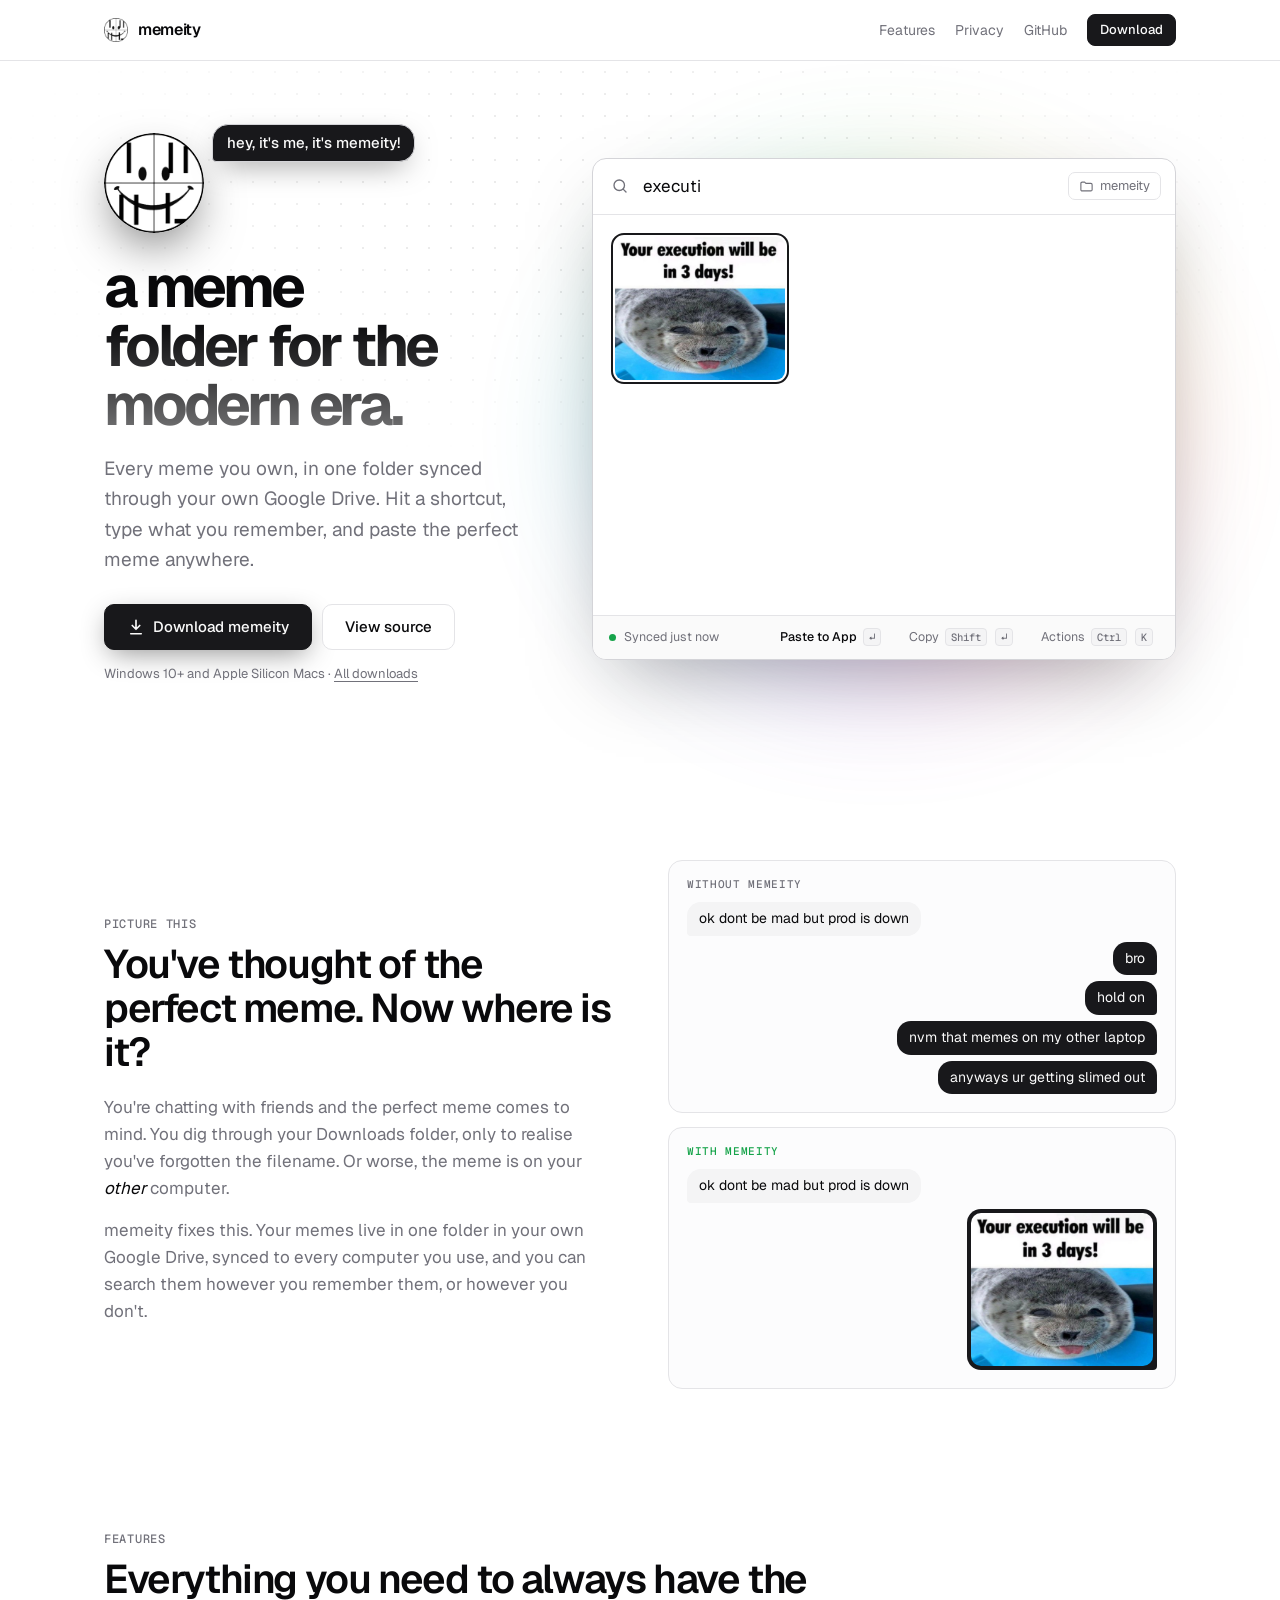
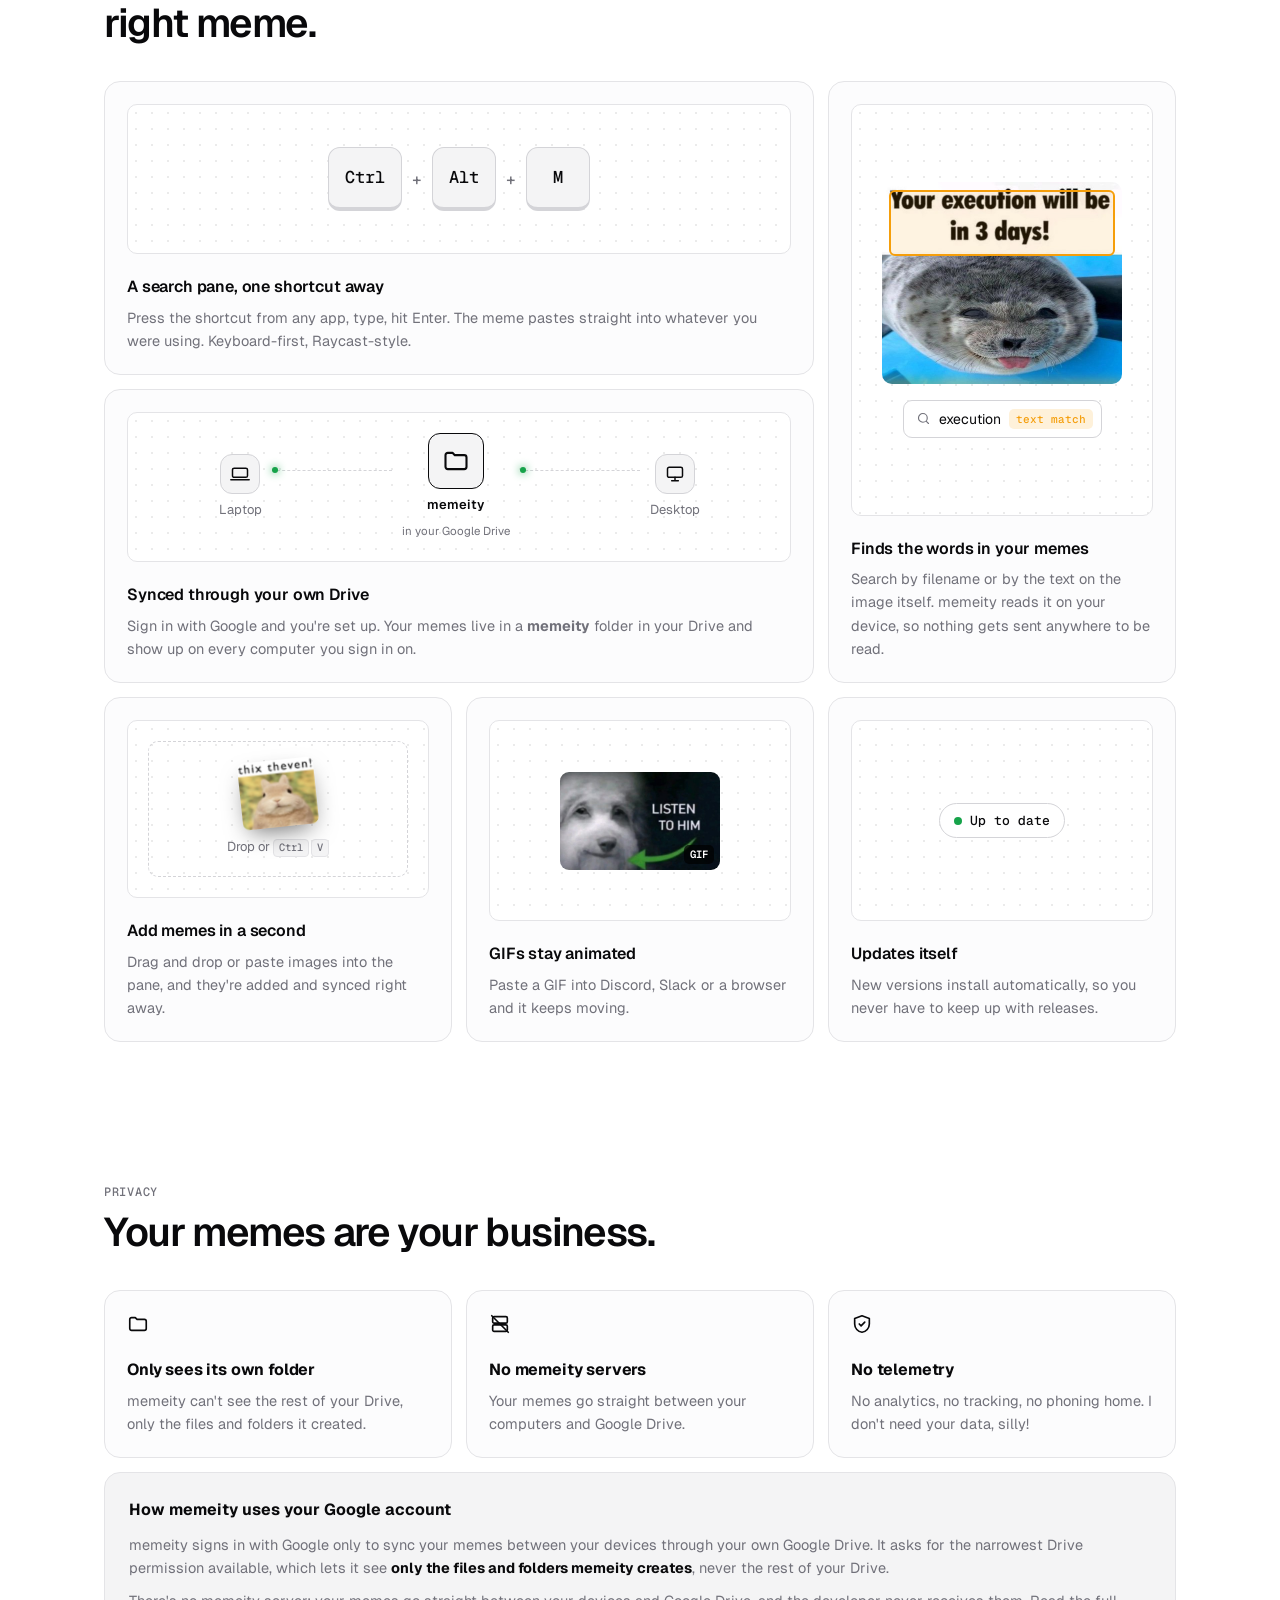
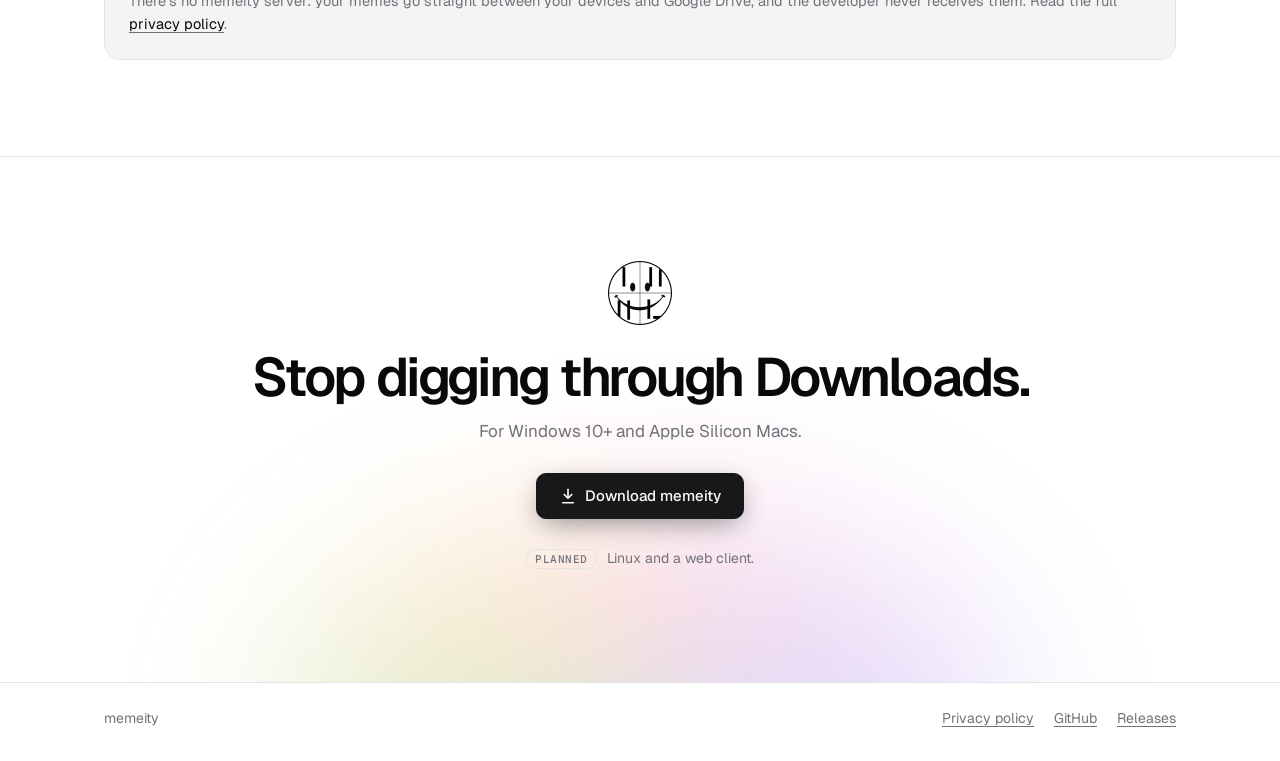
==== index.html @ 6b0a75dc "Redesign the homepage - Two-column hero on wide screens: logo with a speech bubble, headline,   down" ====
<!doctype html>
<html lang="en">
  <head>
    <meta charset="utf-8" />
    <meta name="viewport" content="width=device-width, initial-scale=1" />
    <title>memeity: a meme folder for the modern era</title>
    <meta
      name="description"
      content="memeity is a desktop app that keeps one meme folder in sync across your computers through your own Google Drive, with a fast search pane that finds memes by their name or the text in them."
    />
    <meta name="theme-color" content="#09090b" />

    <!-- Link previews -->
    <meta property="og:type" content="website" />
    <meta property="og:url" content="https://memeity.stelle.codes/" />
    <meta property="og:title" content="memeity: a meme folder for the modern era" />
    <meta
      property="og:description"
      content="One meme folder, synced across your computers, searchable by the words in the memes. For Windows and Mac."
    />
    <meta property="og:image" content="https://memeity.stelle.codes/assets/og.png" />
    <meta property="og:image:width" content="1200" />
    <meta property="og:image:height" content="630" />
    <meta property="og:image:alt" content="The memeity search pane showing a grid of memes" />
    <meta name="twitter:card" content="summary_large_image" />

    <link rel="preconnect" href="https://fonts.googleapis.com" />
    <link rel="preconnect" href="https://fonts.gstatic.com" crossorigin />
    <link href="https://fonts.googleapis.com/css2?family=Geist:wght@400;500;600;700&family=Geist+Mono:wght@500&display=swap" rel="stylesheet" />
    <link rel="icon" type="image/png" sizes="32x32" href="/favicon-32.png" />
    <link rel="icon" type="image/png" sizes="192x192" href="/favicon-192.png" />
    <link rel="apple-touch-icon" href="/apple-touch-icon.png" />
    <link rel="stylesheet" href="/style.css" />
  </head>
  <body class="home">
    <nav>
      <div class="wrap wide">
        <a class="brand" href="/"><img src="/logo.png" alt="" width="24" height="24" />memeity</a>
        <div class="links">
          <a href="#features">Features</a>
          <a href="/privacy/">Privacy</a>
          <a href="https://github.com/purestellenium/memeity">GitHub</a>
          <a class="btn small primary js-download" href="https://github.com/purestellenium/memeity/releases/latest">Download</a>
        </div>
      </div>
    </nav>

    <main>
      <!-- ---------- hero ---------- -->
      <section class="hero">
        <div class="wrap wide hero-grid">
          <div class="hero-copy">
          <div class="hero-logo">
            <img src="/logo.png" alt="memeity logo" width="100" height="100" />
            <p class="speech">hey, it's me, it's memeity!</p>
          </div>
          <h1>a meme folder for the modern era.</h1>
          <p class="lede">
            Every meme you own, in one folder synced through your own Google Drive. Hit a shortcut, type what you remember,
            and paste the perfect meme anywhere.
          </p>
          <div class="actions">
            <!-- Points at the latest release page; the script below swaps in the direct
                 installer link for the visitor's OS. -->
            <a class="btn large primary js-download" id="download" href="https://github.com/purestellenium/memeity/releases/latest">
              <svg viewBox="0 0 24 24" aria-hidden="true"><path d="M12 3v12m0 0-5-5m5 5 5-5M5 21h14" /></svg>
              <span class="js-download-label">Download memeity</span>
            </a>
            <a class="btn large" href="https://github.com/purestellenium/memeity">View source</a>
          </div>
          <p class="download-meta" id="download-meta">
            Windows 10+ and Apple Silicon Macs ·
            <a href="https://github.com/purestellenium/memeity/releases/latest">All downloads</a>
          </p>
          </div>

          <!-- Live, typeable recreation of the search pane. -->
          <div class="demo">
            <div class="demo-glow" aria-hidden="true"></div>
            <div class="pane" role="group" aria-label="Interactive preview of the memeity search pane">
              <div class="pane-head">
                <svg class="icon" viewBox="0 0 24 24" aria-hidden="true"><circle cx="11" cy="11" r="7" /><path d="m20 20-3.5-3.5" /></svg>
                <input
                  id="demo-q"
                  type="text"
                  placeholder="Search 6 memes by name or text…"
                  aria-label="Search the example memes"
                  autocomplete="off"
                  spellcheck="false"
                />
                <span class="folder-chip">
                  <svg viewBox="0 0 24 24" aria-hidden="true"><path d="M3 7a2 2 0 0 1 2-2h4l2 2h8a2 2 0 0 1 2 2v8a2 2 0 0 1-2 2H5a2 2 0 0 1-2-2Z" /></svg>
                  memeity
                </span>
              </div>
              <div class="pane-grid" id="demo-grid">
                <figure class="tile" data-w="480" data-h="599" data-text="can you just shut up tyrese haliburton indiana can you just shut up? tyrese haliburton to buddy hield and tristan thompson after being traded from the kings">
                  <img src="/assets/demo/shut-up.jpg" alt="Meme: CAN YOU JUST SHUT UP?" />
                </figure>
                <figure class="tile" data-w="480" data-h="295" data-text="stupid looking dog listen to him listen to him">
                  <img src="/assets/demo/listen.jpg" alt="Meme: a dog with the caption LISTEN TO HIM" />
                </figure>
                <figure class="tile" data-w="480" data-h="426" data-text="bunny thix theven thix theven!">
                  <img src="/assets/demo/theven.jpg" alt="Meme: a bunny with the caption thix theven!" />
                </figure>
                <figure class="tile" data-w="480" data-h="404" data-text="seal your execution will be in 3 days!">
                  <img src="/assets/demo/execution.jpg" alt="Meme: a seal with the caption Your execution will be in 3 days!" />
                </figure>
                <figure class="tile" data-w="480" data-h="372" data-text="z666rxmi2kph1 who is this">
                  <img src="/assets/demo/who.jpg" alt="Meme: two people with the caption WHO IS THIS" />
                </figure>
                <figure class="tile" data-w="480" data-h="343" data-text="what-a-terrible-day-to-have-slick what terrible day to have slick">
                  <img src="/assets/demo/terrible-day.jpg" alt="Meme: retro text reading What a TERRIBLE DAY TO HAVE SLICK" />
                </figure>
                <p class="pane-empty" id="demo-empty" hidden>No memes match that. Try “execution” or “listen”.</p>
                <div class="pane-toast" id="demo-toast" aria-live="polite">Pasted ✓</div>
              </div>
              <div class="pane-bar">
                <span class="sync"><i></i>Synced just now</span>
                <span class="pane-acts">
                  <span class="act strong" id="demo-paste">Paste to App <kbd>↵</kbd></span>
                  <span class="act hide-sm">Copy <kbd>Shift</kbd><kbd>↵</kbd></span>
                  <span class="act hide-sm">Actions <kbd>Ctrl</kbd><kbd>K</kbd></span>
                </span>
              </div>
            </div>
          </div>
        </div>
      </section>

      <!-- ---------- the problem ---------- -->
      <section class="story">
        <div class="wrap wide story-grid">
          <div>
            <span class="kicker">Picture this</span>
            <h2>You've thought of the perfect meme. Now where is it?</h2>
            <p>
              You're chatting with friends and the perfect meme comes to mind. You dig through your Downloads folder, only to
              realise you've forgotten the filename. Or worse, the meme is on your <em>other</em> computer.
            </p>
            <p>
              memeity fixes this. Your memes live in one folder in your own Google Drive, synced to every computer you use,
              and you can search them however you remember them, or however you don't.
            </p>
          </div>
          <div class="chats" aria-hidden="true">
            <div class="chat">
              <span class="chat-label">without memeity</span>
              <div class="msg them">ok dont be mad but prod is down</div>
              <div class="msg me">bro</div>
              <div class="msg me">hold on</div>
              <div class="msg me">nvm that memes on my other laptop</div>
              <div class="msg me">anyways ur getting slimed out</div>
            </div>
            <div class="chat good">
              <span class="chat-label">with memeity</span>
              <div class="msg them">ok dont be mad but prod is down</div>
              <div class="msg me img"><img src="/assets/demo/execution.jpg" alt="" /></div>
            </div>
          </div>
        </div>
      </section>

      <!-- ---------- features ---------- -->
      <section class="features" id="features">
        <div class="wrap wide">
          <span class="kicker">Features</span>
          <h2 class="section-title">Everything you need to always have the right meme.</h2>
          <div class="bento">
            <article class="card span-2">
              <div class="card-visual keys" aria-hidden="true">
                <kbd class="key" id="key-1">Ctrl</kbd><span class="plus">+</span><kbd class="key" id="key-2">Alt</kbd><span class="plus">+</span><kbd class="key">M</kbd>
              </div>
              <h3>A search pane, one shortcut away</h3>
              <p>Press the shortcut from any app, type, hit Enter. The meme pastes straight into whatever you were using. Keyboard-first, Raycast-style.</p>
            </article>

            <article class="card row-2">
              <div class="card-visual ocr" aria-hidden="true">
                <div class="ocr-img">
                  <img src="/assets/demo/execution.jpg" alt="" />
                  <span class="ocr-box"></span>
                  <span class="ocr-scan"></span>
                </div>
                <div class="ocr-query"><svg viewBox="0 0 24 24"><circle cx="11" cy="11" r="7" /><path d="m20 20-3.5-3.5" /></svg>execution<span class="ocr-tag">text match</span></div>
              </div>
              <h3>Finds the words in your memes</h3>
              <p>
                Search by filename or by the text on the image itself. memeity reads it on your device, so nothing gets sent
                anywhere to be read.
              </p>
            </article>

            <article class="card span-2">
              <div class="card-visual sync-visual" aria-hidden="true">
                <span class="node">
                  <svg viewBox="0 0 24 24"><rect x="3" y="5" width="18" height="11" rx="2" /><path d="M1 19h22" /></svg>Laptop
                </span>
                <span class="wire"><i></i></span>
                <span class="node hub">
                  <svg viewBox="0 0 24 24"><path d="M3 7a2 2 0 0 1 2-2h4l2 2h8a2 2 0 0 1 2 2v8a2 2 0 0 1-2 2H5a2 2 0 0 1-2-2Z" /></svg>memeity
                  <small>in your Google Drive</small>
                </span>
                <span class="wire reverse"><i></i></span>
                <span class="node">
                  <svg viewBox="0 0 24 24"><rect x="3" y="4" width="18" height="12" rx="2" /><path d="M8 20h8M12 16v4" /></svg>Desktop
                </span>
              </div>
              <h3>Synced through your own Drive</h3>
              <p>Sign in with Google and you're set up. Your memes live in a <strong>memeity</strong> folder in your Drive and show up on every computer you sign in on.</p>
            </article>

            <article class="card">
              <div class="card-visual drop" aria-hidden="true">
                <div class="drop-zone">
                  <img src="/assets/demo/theven.jpg" alt="" />
                  <span>Drop or <kbd>Ctrl</kbd><kbd>V</kbd></span>
                </div>
              </div>
              <h3>Add memes in a second</h3>
              <p>Drag and drop or paste images into the pane, and they're added and synced right away.</p>
            </article>

            <article class="card">
              <div class="card-visual gif" aria-hidden="true">
                <div class="gif-tile"><img src="/assets/demo/listen.jpg" alt="" /><span class="gif-badge">GIF</span></div>
              </div>
              <h3>GIFs stay animated</h3>
              <p>Paste a GIF into Discord, Slack or a browser and it keeps moving.</p>
            </article>

            <article class="card">
              <div class="card-visual update" aria-hidden="true">
                <span class="update-pill"><i></i><span id="update-version">Up to date</span></span>
              </div>
              <h3>Updates itself</h3>
              <p>New versions install automatically, so you never have to keep up with releases.</p>
            </article>
          </div>
        </div>
      </section>

      <!-- ---------- privacy ---------- -->
      <section class="privacy" id="google-drive">
        <div class="wrap wide">
          <span class="kicker">Privacy</span>
          <h2 class="section-title">Your memes are your business.</h2>
          <div class="promises">
            <div class="promise">
              <svg viewBox="0 0 24 24" aria-hidden="true"><path d="M3 7a2 2 0 0 1 2-2h4l2 2h8a2 2 0 0 1 2 2v8a2 2 0 0 1-2 2H5a2 2 0 0 1-2-2Z" /></svg>
              <h3>Only sees its own folder</h3>
              <p>memeity can't see the rest of your Drive, only the files and folders it created.</p>
            </div>
            <div class="promise">
              <svg viewBox="0 0 24 24" aria-hidden="true"><rect x="4" y="4" width="16" height="7" rx="1.5" /><rect x="4" y="13" width="16" height="7" rx="1.5" /><path d="M3 3l18 18" /></svg>
              <h3>No memeity servers</h3>
              <p>Your memes go straight between your computers and Google Drive.</p>
            </div>
            <div class="promise">
              <svg viewBox="0 0 24 24" aria-hidden="true"><path d="M12 3 4 6v6c0 4.5 3.4 8.3 8 9 4.6-.7 8-4.5 8-9V6Z" /><path d="m9 12 2 2 4-4" /></svg>
              <h3>No telemetry</h3>
              <p>No analytics, no tracking, no phoning home. I don't need your data, silly!</p>
            </div>
          </div>

          <div class="panel">
            <h3>How memeity uses your Google account</h3>
            <p>
              memeity signs in with Google only to sync your memes between your devices through your own Google Drive. It asks
              for the narrowest Drive permission available, which lets it see <strong>only the files and folders memeity
              creates</strong>, never the rest of your Drive.
            </p>
            <p>
              There's no memeity server: your memes go straight between your devices and Google Drive, and the developer never
              receives them. Read the full <a href="/privacy/">privacy policy</a>.
            </p>
          </div>
        </div>
      </section>

      <!-- ---------- closing ---------- -->
      <section class="cta">
        <div class="wrap wide">
          <img src="/logo.png" alt="" width="64" height="64" />
          <h2>Stop digging through Downloads.</h2>
          <p>For Windows 10+ and Apple Silicon Macs.</p>
          <div class="actions center">
            <a class="btn large primary js-download" href="https://github.com/purestellenium/memeity/releases/latest">
              <svg viewBox="0 0 24 24" aria-hidden="true"><path d="M12 3v12m0 0-5-5m5 5 5-5M5 21h14" /></svg>
              <span class="js-download-label">Download memeity</span>
            </a>
          </div>
          <p class="roadmap"><span>Planned</span> Linux and a web client.</p>
        </div>
      </section>
    </main>

    <footer>
      <div class="wrap wide">
        <span>memeity</span>
        <span class="footer-links">
          <a href="/privacy/">Privacy policy</a>
          <a href="https://github.com/purestellenium/memeity">GitHub</a>
          <a href="https://github.com/purestellenium/memeity/releases">Releases</a>
        </span>
      </div>
    </footer>

    <script>
      // Link the download buttons straight to the right installer from the latest
      // GitHub release. If anything fails, they keep pointing at the release page.
      (async () => {
        const buttons = document.querySelectorAll(".js-download");
        const meta = document.getElementById("download-meta");
        const ua = navigator.userAgent;
        const os = /Windows/i.test(ua) ? "windows" : /Mac/i.test(ua) && !/iPhone|iPad/i.test(ua) ? "mac" : null;

        // macOS names the middle key Option.
        if (os === "mac") document.getElementById("key-2").textContent = "Option";

        try {
          const res = await fetch("https://api.github.com/repos/purestellenium/memeity/releases/latest");
          if (!res.ok) return;
          const release = await res.json();
          const find = (suffix) => release.assets.find((a) => a.name.endsWith(suffix));
          const version = release.tag_name;
          const installer = os === "windows" ? find("_x64-setup.exe") : os === "mac" ? find("_aarch64.dmg") : null;
          if (installer) {
            const label = os === "windows" ? "Download for Windows" : "Download for Mac";
            buttons.forEach((b) => {
              b.href = installer.browser_download_url;
              const l = b.querySelector(".js-download-label");
              if (l) l.textContent = label;
            });
          }
          const note = os === "mac" ? "Apple Silicon (M1 or newer)" : "Windows 10+ and Apple Silicon Macs";
          meta.innerHTML = `${version} · ${note} · <a href="${release.html_url}">All downloads</a>`;
          document.getElementById("update-version").textContent = `Up to date · ${version}`;
        } catch {
          /* offline or rate-limited: the release-page links still work */
        }
      })();

      // The demo pane: lays tiles out like the app (each goes into the shortest of three
      // columns), filters them by their text, and types a few searches by itself until the
      // visitor clicks in and types their own.
      (() => {
        const grid = document.getElementById("demo-grid");
        const input = document.getElementById("demo-q");
        const empty = document.getElementById("demo-empty");
        const toast = document.getElementById("demo-toast");
        const paste = document.getElementById("demo-paste");
        const tiles = [...grid.querySelectorAll(".tile")].map((el) => ({
          el,
          text: el.dataset.text,
          ratio: Math.min(1.6, Math.max(0.5, el.dataset.h / el.dataset.w)),
        }));

        function layout() {
          const q = input.value.trim().toLowerCase();
          const width = grid.clientWidth;
          const cols = width < 520 ? 2 : 3;
          const pad = width < 520 ? 12 : 22;
          const gap = width < 520 ? 10 : 14;
          const colW = (width - pad * 2 - gap * (cols - 1)) / cols;
          const heights = new Array(cols).fill(pad);
          let first = true;
          let shown = 0;
          for (const t of tiles) {
            const match = !q || t.text.includes(q);
            t.el.classList.toggle("hidden", !match);
            t.el.classList.remove("selected");
            if (!match) continue;
            const c = heights.indexOf(Math.min(...heights));
            const h = colW * t.ratio;
            t.el.style.width = `${colW}px`;
            t.el.style.height = `${h}px`;
            t.el.style.transform = `translate(${pad + c * (colW + gap)}px, ${heights[c]}px)`;
            heights[c] += h + gap;
            if (first && q) t.el.classList.add("selected");
            first = false;
            shown++;
          }
          empty.hidden = shown > 0;
        }

        function pasted() {
          paste.classList.add("pressed");
          toast.classList.add("show");
          setTimeout(() => {
            paste.classList.remove("pressed");
            toast.classList.remove("show");
          }, 1100);
        }

        new ResizeObserver(layout).observe(grid);
        layout();
        requestAnimationFrame(() => grid.classList.add("ready"));

        let userTookOver = false;
        input.addEventListener("focus", () => (userTookOver = true));
        input.addEventListener("input", layout);
        input.addEventListener("keydown", (e) => {
          if (e.key === "Enter" && grid.querySelector(".tile.selected")) pasted();
          if (e.key === "Escape") {
            input.value = "";
            layout();
          }
        });

        if (matchMedia("(prefers-reduced-motion: reduce)").matches) return;

        let onScreen = false;
        new IntersectionObserver(([e]) => (onScreen = e.isIntersecting)).observe(grid);
        const sleep = (ms) => new Promise((r) => setTimeout(r, ms));
        const ready = async () => {
          while (!onScreen || document.hidden) await sleep(250);
          return !userTookOver;
        };

        (async () => {
          const searches = ["execution", "listen", "terrible day", "theven"];
          await sleep(1200);
          for (let i = 0; ; i = (i + 1) % searches.length) {
            const q = searches[i];
            for (let n = 1; n <= q.length; n++) {
              if (!(await ready())) return;
              input.value = q.slice(0, n);
              layout();
              await sleep(70 + Math.random() * 70);
            }
            await sleep(650);
            if (!(await ready())) return;
            pasted();
            await sleep(1900);
            if (!(await ready())) return;
            input.value = "";
            layout();
            await sleep(1400);
          }
        })();
      })();
    </script>
  </body>
</html>
---- style.css ----
/* memeity site: same zinc palette and Geist type as the app. */
:root {
  --bg: #09090b;
  --fg: #fafafa;
  --muted: #18181b;
  --muted-fg: #a1a1aa;
  --border: #27272a;
  --border-strong: #3f3f46;
  --ring: #e4e4e7;
  --primary: #fafafa;
  --primary-fg: #18181b;
  --bar: #0c0c0e;
  --card: #0e0e11;
  --success: #22c55e;
  --dots: rgba(255, 255, 255, 0.07);
  --glow-strength: 0.42;
  --btn-glow: 0 0 0 1px rgba(255, 255, 255, 0.1), 0 8px 32px -4px rgba(255, 255, 255, 0.28);
  --shadow: 0 30px 80px -20px rgba(0, 0, 0, 0.8);
  color-scheme: dark;
}

@media (prefers-color-scheme: light) {
  :root {
    --bg: #ffffff;
    --fg: #09090b;
    --muted: #f4f4f5;
    --muted-fg: #71717a;
    --border: #e4e4e7;
    --border-strong: #d4d4d8;
    --ring: #18181b;
    --primary: #18181b;
    --primary-fg: #fafafa;
    --bar: #fafafa;
    --card: #fcfcfd;
    --success: #16a34a;
    --dots: rgba(0, 0, 0, 0.08);
    --glow-strength: 0.3;
    --btn-glow: 0 8px 28px -6px rgba(0, 0, 0, 0.45);
    --shadow: 0 30px 80px -24px rgba(0, 0, 0, 0.35);
    color-scheme: light;
  }
}

* {
  box-sizing: border-box;
}

html {
  scroll-behavior: smooth;
}

body {
  margin: 0;
  background: var(--bg);
  color: var(--fg);
  font: 16px/1.6 "Geist", system-ui, -apple-system, "Segoe UI", sans-serif;
  -webkit-font-smoothing: antialiased;
  overflow-x: hidden;
}

a {
  color: inherit;
  text-underline-offset: 3px;
  text-decoration-color: var(--muted-fg);
}

a:hover {
  text-decoration-color: currentColor;
}

svg {
  fill: none;
  stroke: currentColor;
  stroke-width: 1.8;
  stroke-linecap: round;
  stroke-linejoin: round;
}

.wrap {
  max-width: 720px;
  margin: 0 auto;
  padding: 0 24px;
}

.wrap.wide {
  max-width: 1120px;
}

/* ---------- nav ---------- */

nav {
  position: sticky;
  top: 0;
  z-index: 10;
  border-bottom: 1px solid var(--border);
  background: color-mix(in srgb, var(--bg) 80%, transparent);
  backdrop-filter: blur(12px);
  -webkit-backdrop-filter: blur(12px);
}

nav .wrap {
  display: flex;
  align-items: center;
  justify-content: space-between;
  height: 60px;
}

.brand {
  display: inline-flex;
  align-items: center;
  gap: 10px;
  font-weight: 600;
  letter-spacing: -0.02em;
  text-decoration: none;
}

nav .links {
  display: flex;
  align-items: center;
  gap: 20px;
  font-size: 14px;
  color: var(--muted-fg);
}

nav .links a {
  text-decoration: none;
}

nav .links a:not(.btn):hover {
  color: var(--fg);
}

nav .links .btn {
  color: var(--primary-fg);
}

@media (max-width: 560px) {
  nav .links a[href="#features"],
  nav .links a[href*="github.com"] {
    display: none;
  }
}

/* ---------- buttons ---------- */

.actions {
  display: flex;
  flex-wrap: wrap;
  gap: 10px;
}

.actions.center {
  justify-content: center;
}

.btn {
  display: inline-flex;
  align-items: center;
  gap: 8px;
  height: 40px;
  padding: 0 18px;
  border: 1px solid var(--border);
  border-radius: 8px;
  background: var(--bg);
  font-size: 14px;
  font-weight: 500;
  text-decoration: none;
  transition: transform 0.15s ease, box-shadow 0.2s ease, background 0.2s ease;
}

.btn:hover {
  background: var(--muted);
}

.btn.small {
  height: 32px;
  padding: 0 12px;
  font-size: 13px;
}

.btn.large {
  height: 46px;
  padding: 0 22px;
  font-size: 15px;
  border-radius: 10px;
}

.btn svg {
  width: 18px;
  height: 18px;
  stroke-width: 2.2;
}

.btn.primary {
  border-color: var(--primary);
  background: var(--primary);
  color: var(--primary-fg);
}

.btn.large.primary {
  box-shadow: var(--btn-glow);
}

.btn.primary:hover {
  transform: translateY(-1px);
}

/* ---------- shared bits ---------- */

kbd {
  display: inline-grid;
  place-items: center;
  min-width: 18px;
  height: 18px;
  padding: 0 5px;
  border: 1px solid var(--border);
  border-radius: 4px;
  background: var(--muted);
  color: var(--muted-fg);
  font: 500 10.5px/1 "Geist Mono", ui-monospace, monospace;
}

kbd + kbd {
  margin-left: 2px;
}

.kicker {
  display: inline-block;
  margin-bottom: 12px;
  color: var(--muted-fg);
  font: 500 12px/1 "Geist Mono", ui-monospace, monospace;
  letter-spacing: 0.06em;
  text-transform: uppercase;
}

h2 {
  margin: 40px 0 10px;
  font-size: 20px;
  font-weight: 600;
  letter-spacing: -0.02em;
}

.section-title {
  max-width: 18em;
  margin: 0 0 36px;
  font-size: clamp(28px, 4.4vw, 40px);
  line-height: 1.1;
  letter-spacing: -0.035em;
}

/* ---------- hero ---------- */

.hero {
  position: relative;
  padding: 56px 0 40px;
  text-align: center;
}

/* Dot grid that fades out towards the edges. */
.hero::before {
  content: "";
  position: absolute;
  inset: 0 0 30% 0;
  z-index: -1;
  background-image: radial-gradient(var(--dots) 1px, transparent 1px);
  background-size: 22px 22px;
  mask-image: radial-gradient(ellipse 70% 70% at 50% 30%, #000 30%, transparent 75%);
  -webkit-mask-image: radial-gradient(ellipse 70% 70% at 50% 30%, #000 30%, transparent 75%);
}



.hero-logo {
  position: relative;
  width: 100px;
  height: 100px;
  margin: 0 auto 24px;
  animation: float 6s ease-in-out infinite;
}

.hero-logo img {
  display: block;
  width: 100%;
  height: 100%;
  border-radius: 50%;
  box-shadow: 0 20px 50px -12px rgba(0, 0, 0, 0.6);
}

/* Speech bubble off the logo's upper right; its tight corner points back at it. */
.speech {
  position: absolute;
  bottom: 72%;
  left: calc(100% + 8px);
  margin: 0;
  padding: 8px 14px;
  border: 1px solid var(--border-strong);
  border-radius: 16px 16px 16px 4px;
  background: var(--primary);
  color: var(--primary-fg);
  font-size: 15px;
  font-weight: 500;
  line-height: 1.3;
  white-space: nowrap;
  box-shadow: 0 10px 30px -10px rgba(0, 0, 0, 0.5);
  transform-origin: bottom left;
  animation: speech-in 0.5s cubic-bezier(0.2, 1.4, 0.4, 1) 0.4s both;
}


@keyframes speech-in {
  from {
    opacity: 0;
    transform: scale(0.6) translateY(6px);
  }
}


@keyframes float {
  0%,
  100% {
    transform: translateY(0);
  }
  50% {
    transform: translateY(-10px);
  }
}

@media (max-width: 560px) {
  .hero-logo {
    width: 88px;
    height: 88px;
    margin: 44px auto 22px;
  }

  /* No room beside the logo on phones: sit above it instead. */
  .speech {
    bottom: calc(100% + 10px);
    left: 50%;
    translate: -50% 0;
    border-radius: 16px 16px 16px 4px;
    font-size: 14px;
    transform-origin: bottom center;
  }
}

h1 {
  margin: 0 0 16px;
  font-size: clamp(36px, 7vw, 56px);
  line-height: 1.05;
  letter-spacing: -0.04em;
  font-weight: 600;
}

.home h1 {
  font-size: clamp(40px, 5.6vw, 60px);
  line-height: 1.02;
  text-wrap: balance;
  letter-spacing: -0.055em;
  font-weight: 700;
  background: linear-gradient(180deg, var(--fg) 35%, color-mix(in srgb, var(--fg) 55%, var(--bg)));
  -webkit-background-clip: text;
  background-clip: text;
  color: transparent;
  padding-bottom: 0.06em;
}


.lede {
  max-width: 44em;
  margin: 0 auto 28px;
  color: var(--muted-fg);
  font-size: clamp(17px, 2vw, 19px);
}

.hero .actions {
  justify-content: center;
}

.download-meta {
  margin: 14px 0 0;
  color: var(--muted-fg);
  font-size: 13px;
}

/* ---------- demo pane (mirrors the app's look) ---------- */

.demo {
  position: relative;
  max-width: 780px;
  margin: 40px auto 0;
  text-align: left;
}

/* Wide screens: copy on the left, the demo pane beside it, both above the fold.
   Narrower screens keep the centred, stacked layout above. */
@media (min-width: 961px) {
  .hero {
    padding: 72px 0 80px;
    text-align: left;
  }

  .hero-grid {
    display: grid;
    grid-template-columns: minmax(0, 0.85fr) minmax(0, 1.15fr);
    align-items: center;
    gap: 56px;
  }

  .hero-logo {
    margin: 0 0 24px;
  }

  .home h1 {
    font-size: clamp(44px, 4.6vw, 58px);
  }

  .lede {
    max-width: 30em;
    margin: 0 0 28px;
  }

  .hero .actions {
    justify-content: flex-start;
  }

  .demo {
    max-width: none;
    margin: 0;
  }
}

.demo-glow {
  position: absolute;
  inset: 8% 4% -2%;
  z-index: -1;
  border-radius: 50%;
  background: conic-gradient(from 200deg, #8b5cf6, #06b6d4, #22c55e, #f59e0b, #ec4899, #8b5cf6);
  filter: blur(70px);
  opacity: var(--glow-strength);
  animation: glow 14s linear infinite;
}

@keyframes glow {
  to {
    transform: rotate(1turn);
  }
}

.pane {
  overflow: hidden;
  border: 1px solid var(--border-strong);
  border-radius: 14px;
  background: var(--bg);
  box-shadow: var(--shadow);
}

.pane-head {
  display: flex;
  align-items: center;
  gap: 12px;
  height: 56px;
  padding: 0 14px 0 18px;
  border-bottom: 1px solid var(--border);
}

.pane-head .icon {
  flex: none;
  width: 18px;
  height: 18px;
  color: var(--muted-fg);
}

.pane-head input {
  flex: 1;
  min-width: 0;
  height: 100%;
  border: 0;
  outline: 0;
  background: transparent;
  color: var(--fg);
  font: 17px "Geist", system-ui, sans-serif;
  caret-color: var(--fg);
}

.pane-head input::placeholder {
  color: var(--muted-fg);
}

.folder-chip {
  display: inline-flex;
  flex: none;
  align-items: center;
  gap: 6px;
  height: 28px;
  padding: 0 10px;
  border: 1px solid var(--border);
  border-radius: 7px;
  color: var(--muted-fg);
  font-size: 13px;
}

.folder-chip svg {
  width: 15px;
  height: 15px;
}

.pane-grid {
  position: relative;
  height: 400px;
  overflow: hidden;
}

.tile {
  position: absolute;
  top: 0;
  left: 0;
  margin: 0;
  overflow: hidden;
  border-radius: 9px;
  background: var(--muted);
  outline: 2px solid transparent;
  outline-offset: 2px;
  transition: opacity 0.25s ease, outline-color 0.2s ease, scale 0.25s ease;
}

.pane-grid.ready .tile {
  transition: transform 0.45s cubic-bezier(0.2, 0.8, 0.2, 1), opacity 0.25s ease, outline-color 0.2s ease,
    scale 0.25s ease;
}

.tile img {
  display: block;
  width: 100%;
  height: 100%;
  object-fit: cover;
}

.tile.hidden {
  opacity: 0;
  scale: 0.92;
  pointer-events: none;
}

.tile.selected {
  outline-color: var(--ring);
}

.pane-empty {
  position: absolute;
  inset: 0;
  display: grid;
  place-items: center;
  margin: 0;
  padding: 24px;
  color: var(--muted-fg);
  font-size: 14px;
  text-align: center;
}

.pane-empty[hidden] {
  display: none;
}

.pane-toast {
  position: absolute;
  bottom: 16px;
  left: 50%;
  padding: 6px 14px;
  border: 1px solid var(--border-strong);
  border-radius: 999px;
  background: var(--bg);
  font-size: 13px;
  font-weight: 500;
  opacity: 0;
  transform: translate(-50%, 8px);
  transition: opacity 0.2s ease, transform 0.2s ease;
  pointer-events: none;
}

.pane-toast.show {
  opacity: 1;
  transform: translate(-50%, 0);
}

.pane-bar {
  display: flex;
  align-items: center;
  justify-content: space-between;
  gap: 12px;
  height: 44px;
  padding: 0 16px;
  border-top: 1px solid var(--border);
  background: var(--bar);
  color: var(--muted-fg);
  font-size: 12.5px;
}

.sync {
  display: inline-flex;
  align-items: center;
  gap: 8px;
}

.sync i {
  width: 7px;
  height: 7px;
  border-radius: 50%;
  background: var(--success);
}

.pane-acts {
  display: inline-flex;
  align-items: center;
  gap: 16px;
}

.act {
  display: inline-flex;
  align-items: center;
  gap: 6px;
  padding: 3px 6px;
  border-radius: 6px;
  transition: background 0.15s ease;
}

.act.strong {
  color: var(--fg);
  font-weight: 500;
}

.act.pressed {
  background: var(--muted);
}


@media (max-width: 560px) {
  .pane-grid {
    height: 320px;
  }

  .hide-sm,
  .folder-chip {
    display: none;
  }
}

/* ---------- story ---------- */

.story {
  padding: 96px 0;
}

.story-grid {
  display: grid;
  grid-template-columns: 1fr 1fr;
  align-items: center;
  gap: 56px;
}

.story h2 {
  margin: 0 0 20px;
  font-size: clamp(28px, 4.4vw, 40px);
  line-height: 1.1;
  letter-spacing: -0.035em;
}

.story p {
  margin: 0 0 14px;
  color: var(--muted-fg);
  font-size: 17px;
}

.story em {
  color: var(--fg);
}

.chats {
  display: grid;
  gap: 14px;
}

.chat {
  display: flex;
  flex-direction: column;
  gap: 6px;
  padding: 18px;
  border: 1px solid var(--border);
  border-radius: 14px;
  background: var(--card);
}

.chat-label {
  margin-bottom: 6px;
  color: var(--muted-fg);
  font: 500 11px/1 "Geist Mono", ui-monospace, monospace;
  letter-spacing: 0.06em;
  text-transform: uppercase;
}

.chat.good .chat-label {
  color: var(--success);
}

.msg {
  max-width: 80%;
  padding: 7px 12px;
  border-radius: 14px;
  font-size: 14px;
  line-height: 1.4;
}

.msg.them {
  align-self: flex-start;
  border-bottom-left-radius: 4px;
  background: var(--muted);
}

.msg.me {
  align-self: flex-end;
  border-bottom-right-radius: 4px;
  background: var(--primary);
  color: var(--primary-fg);
}

.msg.img {
  width: 190px;
  padding: 4px;
}

.msg.img img {
  display: block;
  width: 100%;
  border-radius: 10px;
}

@media (max-width: 820px) {
  .story-grid {
    grid-template-columns: 1fr;
    gap: 36px;
  }
}

/* ---------- features (bento) ---------- */

.features {
  padding: 40px 0 96px;
}

.bento {
  display: grid;
  grid-template-columns: repeat(3, 1fr);
  gap: 14px;
}

.card {
  display: flex;
  flex-direction: column;
  padding: 22px;
  border: 1px solid var(--border);
  border-radius: 16px;
  background: var(--card);
}

.card.span-2 {
  grid-column: span 2;
}

.card.row-2 {
  grid-row: span 2;
}

.card h3 {
  margin: 0 0 6px;
  font-size: 16px;
  font-weight: 600;
  letter-spacing: -0.01em;
}

.card p {
  margin: 0;
  color: var(--muted-fg);
  font-size: 14.5px;
}

.card-visual {
  display: flex;
  flex: 1;
  align-items: center;
  justify-content: center;
  min-height: 150px;
  margin-bottom: 20px;
  border: 1px solid var(--border);
  border-radius: 10px;
  background: radial-gradient(var(--dots) 1px, transparent 1px) 0 0 / 16px 16px, var(--bg);
}

@media (max-width: 860px) {
  .bento {
    grid-template-columns: 1fr 1fr;
  }

  .card.row-2 {
    grid-row: auto;
  }
}

@media (max-width: 600px) {
  .bento {
    grid-template-columns: 1fr;
  }

  .card.span-2 {
    grid-column: auto;
  }
}

/* shortcut keys */
.keys {
  gap: 10px;
}

.key {
  min-width: 64px;
  height: 64px;
  padding: 0 16px;
  border: 1px solid var(--border-strong);
  border-bottom-width: 4px;
  border-radius: 12px;
  background: var(--muted);
  color: var(--fg);
  font-size: 17px;
  animation: press 3.2s ease-in-out infinite;
}

.key:nth-of-type(2) {
  animation-delay: 0.12s;
}

.key:nth-of-type(3) {
  animation-delay: 0.24s;
}

.plus {
  color: var(--muted-fg);
  font: 500 16px "Geist Mono", monospace;
}

@keyframes press {
  0%,
  70%,
  100% {
    transform: none;
    border-bottom-width: 4px;
  }
  78%,
  88% {
    transform: translateY(3px);
    border-bottom-width: 1px;
  }
}

/* OCR */
.ocr {
  flex-direction: column;
  gap: 16px;
  padding: 20px;
}

.ocr-img {
  position: relative;
  width: min(100%, 240px);
  overflow: hidden;
  border-radius: 10px;
}

.ocr-img img {
  display: block;
  width: 100%;
}

.ocr-box {
  position: absolute;
  top: 4%;
  left: 3%;
  right: 3%;
  height: 33%;
  border: 2px solid #f59e0b;
  border-radius: 6px;
  background: rgba(245, 158, 11, 0.12);
  animation: found 4s ease-in-out infinite;
}

.ocr-scan {
  position: absolute;
  left: 0;
  right: 0;
  height: 2px;
  background: #f59e0b;
  box-shadow: 0 0 12px 2px rgba(245, 158, 11, 0.7);
  animation: scan 4s ease-in-out infinite;
}

@keyframes scan {
  0% {
    top: 0;
    opacity: 1;
  }
  45% {
    top: 100%;
    opacity: 1;
  }
  50%,
  100% {
    top: 100%;
    opacity: 0;
  }
}

@keyframes found {
  0%,
  40% {
    opacity: 0;
  }
  50%,
  92% {
    opacity: 1;
  }
  100% {
    opacity: 0;
  }
}

.ocr-query {
  display: inline-flex;
  align-items: center;
  gap: 8px;
  padding: 7px 8px 7px 12px;
  border: 1px solid var(--border-strong);
  border-radius: 9px;
  background: var(--bg);
  font-size: 14px;
}

.ocr-query svg {
  width: 15px;
  height: 15px;
  color: var(--muted-fg);
}

.ocr-tag {
  padding: 2px 7px;
  border-radius: 5px;
  background: rgba(245, 158, 11, 0.15);
  color: #f59e0b;
  font: 500 11px/1.5 "Geist Mono", monospace;
}

/* sync */
.sync-visual {
  gap: 0;
  padding: 20px;
}

.node {
  display: inline-flex;
  flex-direction: column;
  align-items: center;
  gap: 6px;
  color: var(--muted-fg);
  font-size: 13px;
  text-align: center;
}

.node svg {
  width: 40px;
  height: 40px;
  padding: 9px;
  border: 1px solid var(--border-strong);
  border-radius: 12px;
  background: var(--muted);
  color: var(--fg);
}

.node.hub {
  color: var(--fg);
  font-weight: 600;
}

.node.hub svg {
  width: 56px;
  height: 56px;
  padding: 13px;
  border-color: var(--fg);
}

.node small {
  color: var(--muted-fg);
  font-size: 11.5px;
  font-weight: 400;
}

.wire {
  position: relative;
  flex: 1;
  max-width: 120px;
  height: 0;
  margin: 0 10px 34px;
  border-top: 1px dashed var(--border-strong);
}

.wire i {
  position: absolute;
  top: -3.5px;
  width: 6px;
  height: 6px;
  border-radius: 50%;
  background: var(--success);
  box-shadow: 0 0 8px var(--success);
  animation: travel 2.4s linear infinite;
}

.wire.reverse i {
  animation-direction: reverse;
  animation-delay: -1.2s;
}

@keyframes travel {
  from {
    left: 0;
  }
  to {
    left: calc(100% - 6px);
  }
}

/* drop zone */
.drop {
  padding: 20px;
}

.drop-zone {
  display: flex;
  flex-direction: column;
  align-items: center;
  gap: 10px;
  width: 100%;
  padding: 18px;
  border: 1.5px dashed var(--border-strong);
  border-radius: 10px;
  color: var(--muted-fg);
  font-size: 13px;
}

.drop-zone img {
  width: 76px;
  border-radius: 7px;
  transform: rotate(-6deg);
  box-shadow: 0 10px 24px -8px rgba(0, 0, 0, 0.6);
  animation: drop 3s ease-in-out infinite;
}

@keyframes drop {
  0%,
  100% {
    transform: translateY(-10px) rotate(-6deg);
  }
  50% {
    transform: translateY(0) rotate(-3deg);
  }
}

/* GIF */
.gif-tile {
  position: relative;
  width: 160px;
  overflow: hidden;
  border-radius: 9px;
  animation: bob 2.6s ease-in-out infinite;
}

.gif-tile img {
  display: block;
  width: 100%;
}

.gif-badge {
  position: absolute;
  right: 6px;
  bottom: 6px;
  padding: 1px 6px;
  border-radius: 5px;
  background: rgba(0, 0, 0, 0.7);
  color: #fff;
  font: 600 10.5px/1.6 "Geist Mono", monospace;
}

@keyframes bob {
  0%,
  100% {
    transform: scale(1);
  }
  50% {
    transform: scale(1.05) rotate(1deg);
  }
}

/* updates */
.update-pill {
  display: inline-flex;
  align-items: center;
  gap: 8px;
  padding: 8px 14px;
  border: 1px solid var(--border-strong);
  border-radius: 999px;
  background: var(--bg);
  font: 500 13px "Geist Mono", monospace;
}

.update-pill i {
  width: 8px;
  height: 8px;
  border-radius: 50%;
  background: var(--success);
  animation: pulse 2s ease-out infinite;
}

@keyframes pulse {
  0% {
    box-shadow: 0 0 0 0 color-mix(in srgb, var(--success) 60%, transparent);
  }
  100% {
    box-shadow: 0 0 0 10px transparent;
  }
}

/* ---------- privacy ---------- */

.privacy {
  padding: 40px 0 96px;
}

.promises {
  display: grid;
  grid-template-columns: repeat(3, 1fr);
  gap: 14px;
  margin-bottom: 14px;
}

.promise {
  padding: 22px;
  border: 1px solid var(--border);
  border-radius: 16px;
  background: var(--card);
}

.promise svg {
  width: 22px;
  height: 22px;
  margin-bottom: 14px;
}

.promise h3 {
  margin: 0 0 6px;
  font-size: 16px;
  letter-spacing: -0.01em;
}

.promise p {
  margin: 0;
  color: var(--muted-fg);
  font-size: 14.5px;
}

@media (max-width: 760px) {
  .promises {
    grid-template-columns: 1fr;
  }
}

.panel {
  padding: 24px;
  border: 1px solid var(--border);
  border-radius: 16px;
  background: var(--muted);
}

.panel h3 {
  margin: 0 0 4px;
  font-size: 16px;
}

.panel p {
  margin: 10px 0 0;
  color: var(--muted-fg);
  font-size: 14.5px;
}

.panel strong,
.panel a {
  color: var(--fg);
}

/* ---------- closing call to action ---------- */

.cta {
  position: relative;
  overflow: hidden;
  padding: 104px 0 112px;
  border-top: 1px solid var(--border);
  text-align: center;
}

.cta::before {
  content: "";
  position: absolute;
  left: 50%;
  bottom: -260px;
  z-index: -1;
  width: 720px;
  height: 420px;
  border-radius: 50%;
  background: conic-gradient(from 90deg, #8b5cf6, #06b6d4, #22c55e, #f59e0b, #ec4899, #8b5cf6);
  filter: blur(90px);
  opacity: calc(var(--glow-strength) * 0.8);
  transform: translateX(-50%);
}

.cta img {
  display: block;
  margin: 0 auto 24px;
}

.cta h2 {
  margin: 0 0 12px;
  font-size: clamp(32px, 5.5vw, 54px);
  line-height: 1.05;
  letter-spacing: -0.045em;
}

.cta p {
  margin: 0 0 28px;
  color: var(--muted-fg);
  font-size: 17px;
}

.cta .roadmap {
  margin: 28px 0 0;
  font-size: 14px;
}

.roadmap span {
  margin-right: 6px;
  padding: 2px 8px;
  border: 1px solid var(--border);
  border-radius: 999px;
  font: 500 11px/1.6 "Geist Mono", monospace;
  text-transform: uppercase;
  letter-spacing: 0.05em;
}

/* ---------- motion preferences ---------- */

@media (prefers-reduced-motion: reduce) {
  *,
  *::before,
  *::after {
    animation: none !important;
    transition: none !important;
    scroll-behavior: auto !important;
  }

  .ocr-box {
    opacity: 1;
  }

  .ocr-scan {
    display: none;
  }
}

/* ---------- prose (privacy policy) ---------- */

.prose {
  padding: 56px 0 72px;
}

.prose h1 {
  font-size: clamp(30px, 6vw, 40px);
}

.prose p,
.prose li {
  color: var(--fg);
}

.prose .meta {
  color: var(--muted-fg);
  font-size: 14px;
}

.prose ul {
  padding-left: 20px;
}

.prose li {
  margin-bottom: 6px;
}

.callout {
  padding: 14px 16px;
  border: 1px solid var(--border);
  border-left: 3px solid var(--fg);
  border-radius: 8px;
  background: var(--muted);
}

code {
  padding: 1px 5px;
  border-radius: 4px;
  background: var(--muted);
  font: 0.88em "Geist Mono", ui-monospace, monospace;
  overflow-wrap: anywhere;
}

/* ---------- footer ---------- */

footer {
  border-top: 1px solid var(--border);
  color: var(--muted-fg);
  font-size: 14px;
}

footer .wrap {
  display: flex;
  flex-wrap: wrap;
  gap: 8px 20px;
  justify-content: space-between;
  padding-top: 24px;
  padding-bottom: 32px;
}

.footer-links {
  display: flex;
  gap: 20px;
}
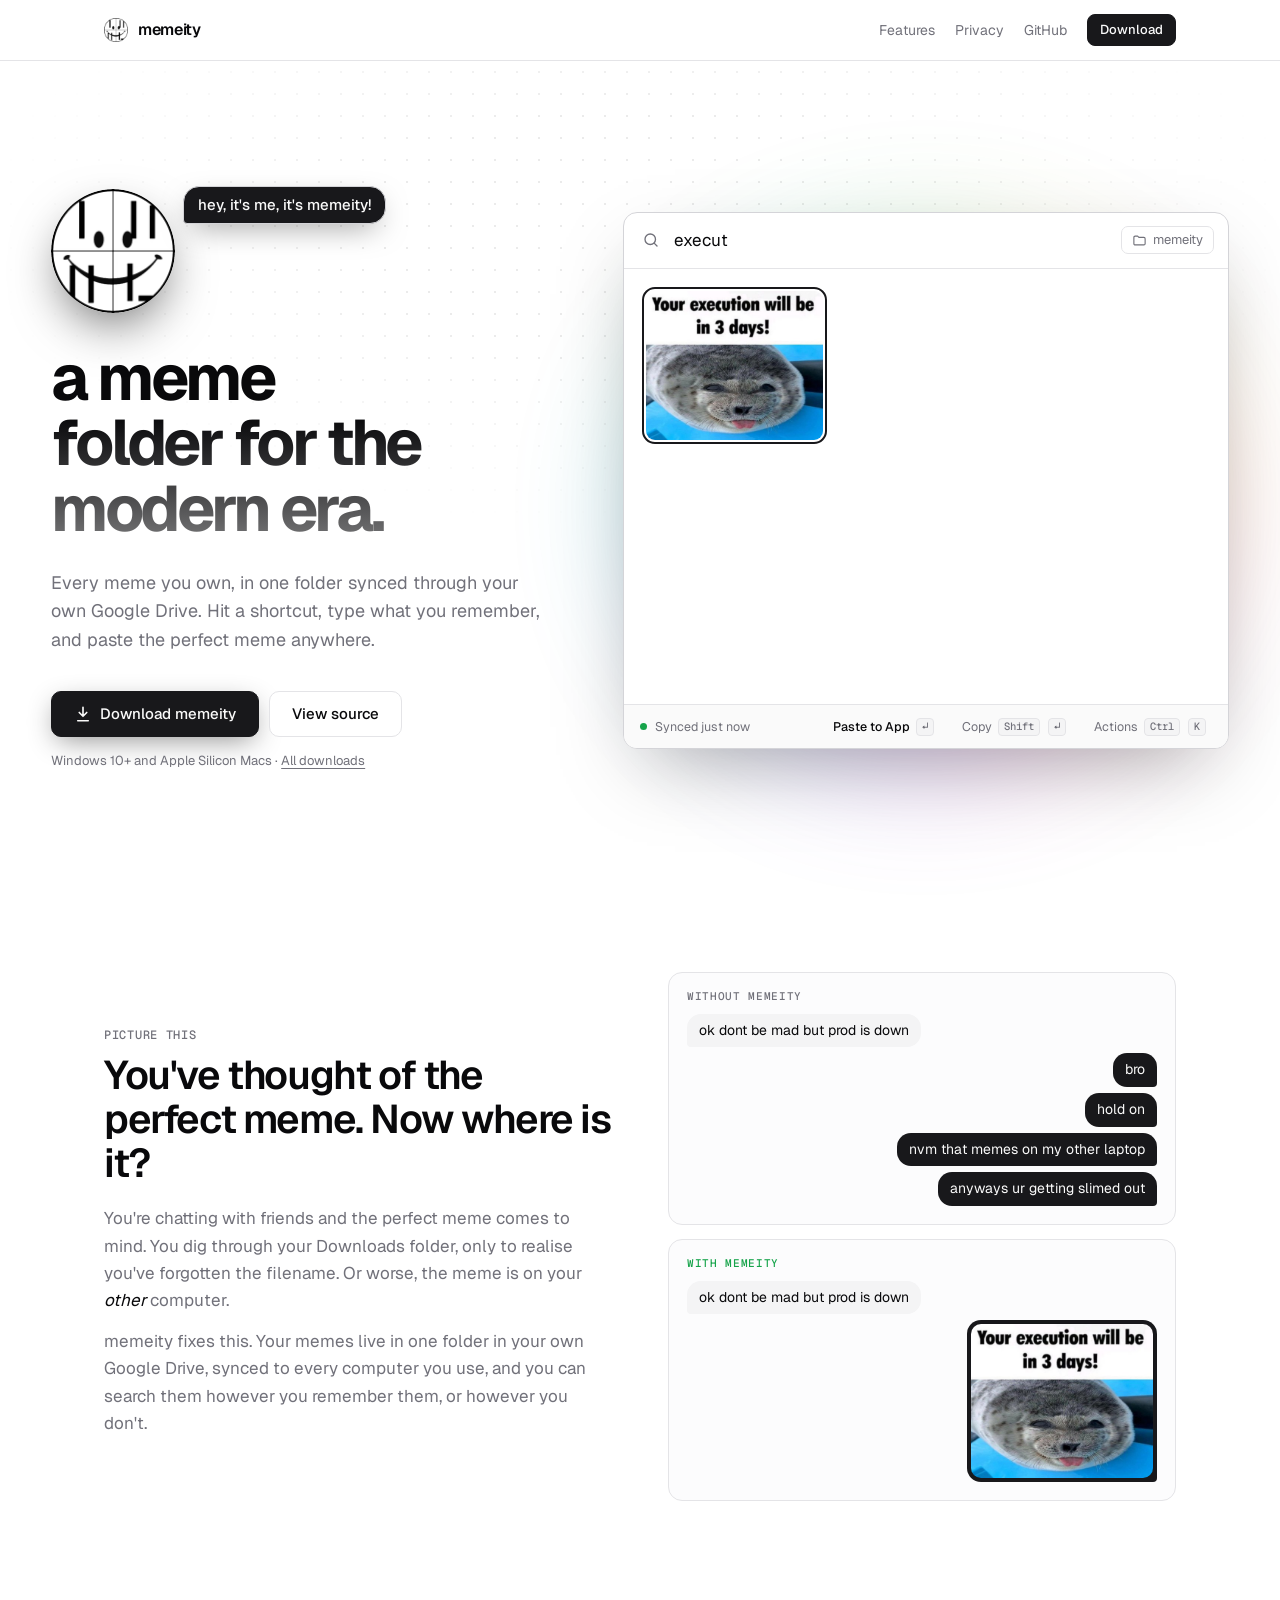
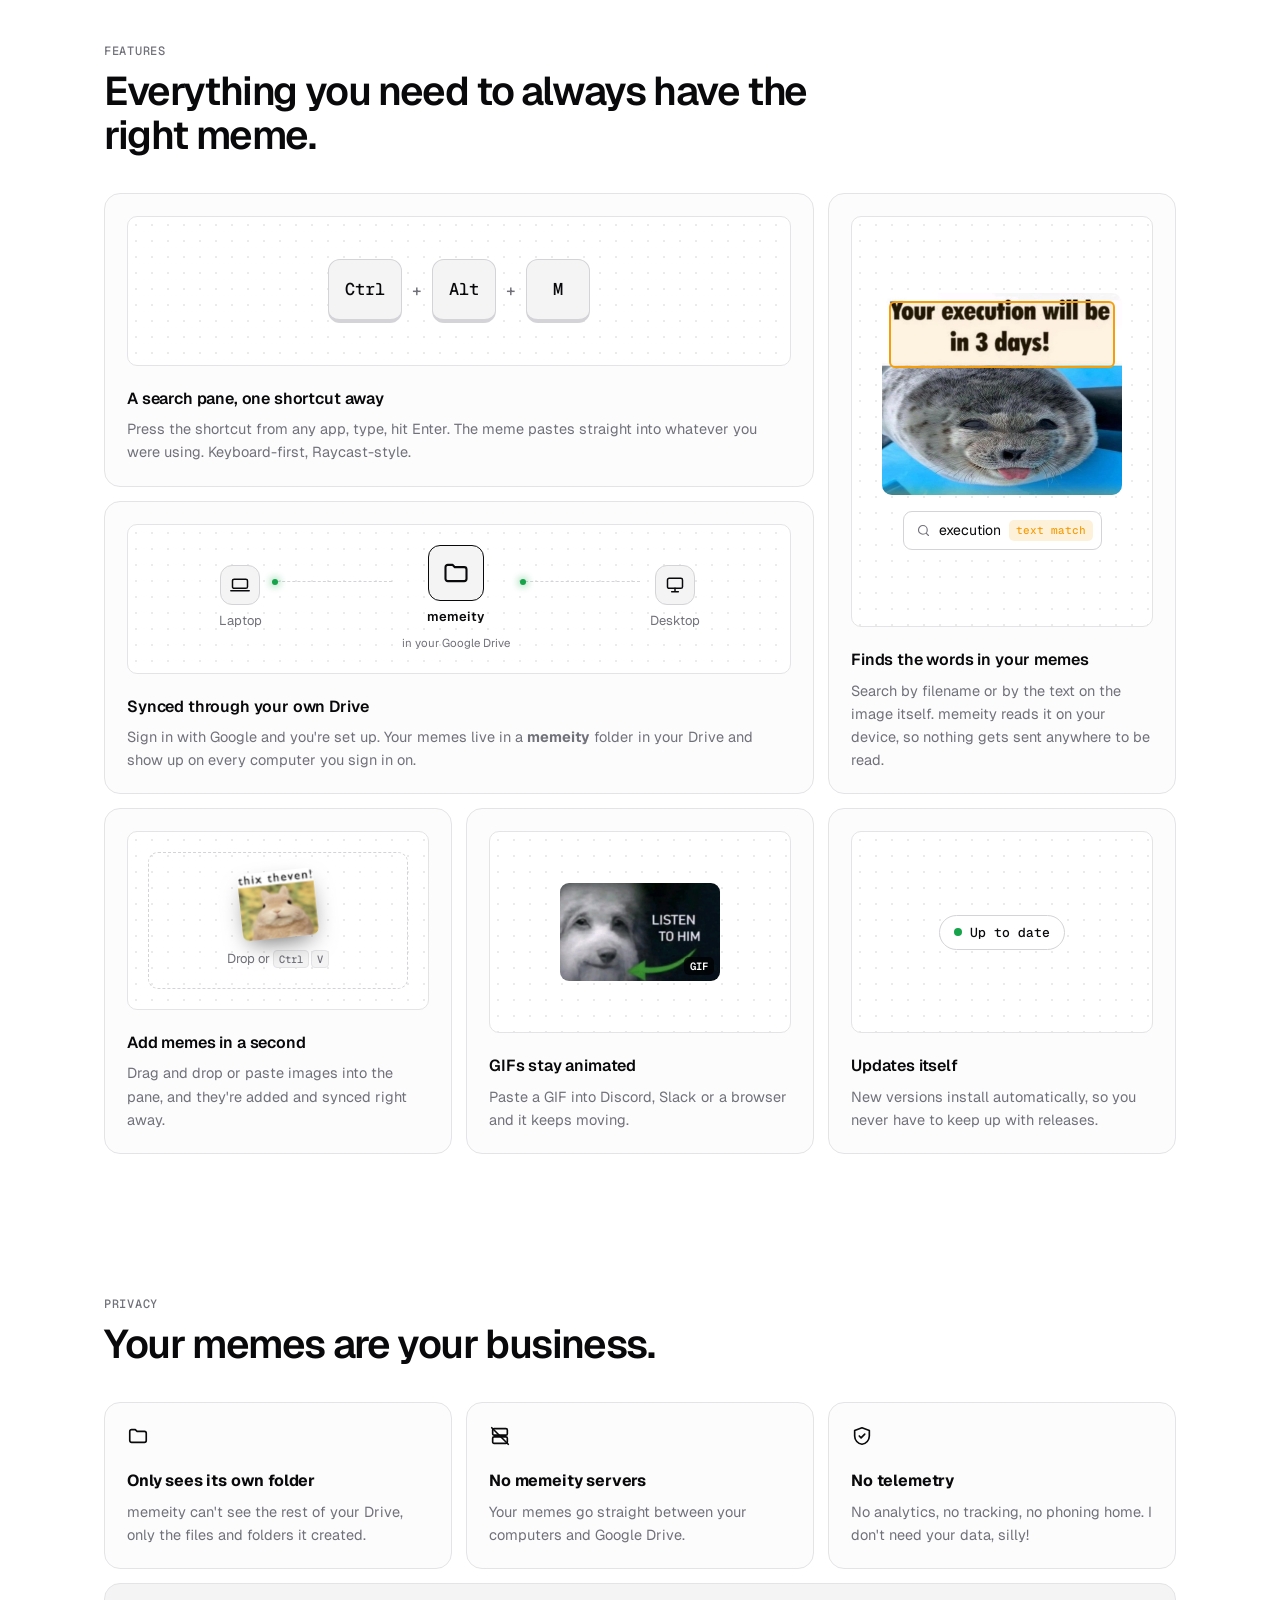
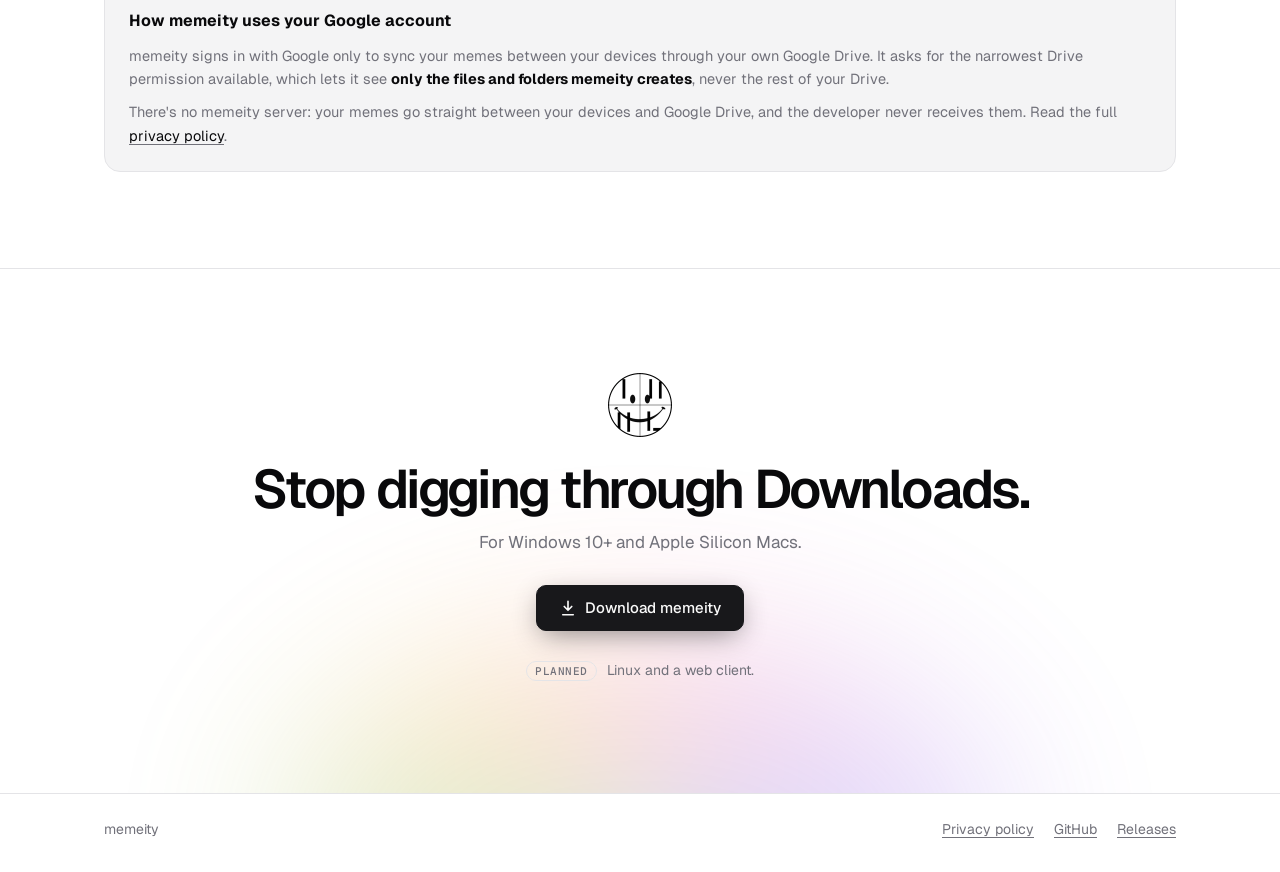
==== commit 3900a342: "Widen the hero and add clickable logo voicelines - Hero breaks out of the 1120px column (up to 1480p" ====
--- a/index.html
+++ b/index.html
@@ -50,10 +50,11 @@
       <section class="hero">
         <div class="wrap wide hero-grid">
           <div class="hero-copy">
-          <div class="hero-logo">
-            <img src="/logo.png" alt="memeity logo" width="100" height="100" />
-            <p class="speech">hey, it's me, it's memeity!</p>
-          </div>
+          <!-- Click the logo for another voiceline (see the script at the bottom). -->
+          <button class="hero-logo" id="logo-voice" type="button" aria-label="memeity logo: click for another line">
+            <img src="/logo.png" alt="" width="100" height="100" />
+            <span class="speech" id="speech" aria-live="polite">hey, it's me, it's memeity!</span>
+          </button>
           <h1>a meme folder for the modern era.</h1>
           <p class="lede">
             Every meme you own, in one folder synced through your own Google Drive. Hit a shortcut, type what you remember,
@@ -339,6 +340,27 @@
         } catch {
           /* offline or rate-limited: the release-page links still work */
         }
+      })();
+
+      // Logo voicelines: always opens with the first, then each click moves to the next.
+      (() => {
+        const lines = [
+          "hey, it's me, it's memeity!",
+          "i'll store about a million memes!",
+          "i'll find any meme!",
+          "they call me lord memeity",
+        ];
+        const logo = document.getElementById("logo-voice");
+        const speech = document.getElementById("speech");
+        let i = 0;
+        logo.addEventListener("click", () => {
+          i = (i + 1) % lines.length;
+          speech.textContent = lines[i];
+          // Restart the pop animation for the new line.
+          speech.classList.remove("pop");
+          void speech.offsetWidth;
+          speech.classList.add("pop");
+        });
       })();
 
       // The demo pane: lays tiles out like the app (each goes into the shortest of three
--- a/style.css
+++ b/style.css
@@ -278,12 +278,39 @@
   animation: float 6s ease-in-out infinite;
 }
 
+/* The logo is a button (click for another voiceline), so strip button styling. */
+button.hero-logo {
+  display: block;
+  padding: 0;
+  border: 0;
+  border-radius: 50%;
+  background: none;
+  color: inherit;
+  font: inherit;
+  text-align: left;
+  cursor: pointer;
+}
+
+button.hero-logo:focus-visible {
+  outline: 2px solid var(--ring);
+  outline-offset: 4px;
+}
+
 .hero-logo img {
   display: block;
   width: 100%;
   height: 100%;
   border-radius: 50%;
   box-shadow: 0 20px 50px -12px rgba(0, 0, 0, 0.6);
+  transition: scale 0.2s ease;
+}
+
+.hero-logo:hover img {
+  scale: 1.06;
+}
+
+.hero-logo:active img {
+  scale: 0.96;
 }
 
 /* Speech bubble off the logo's upper right; its tight corner points back at it. */
@@ -314,6 +341,18 @@
   }
 }
 
+/* Each new line pops in again (same motion, no delay). */
+.speech.pop {
+  animation: speech-pop 0.4s cubic-bezier(0.2, 1.4, 0.4, 1);
+}
+
+@keyframes speech-pop {
+  from {
+    opacity: 0.4;
+    transform: scale(0.7) translateY(4px);
+  }
+}
+
 
 @keyframes float {
   0%,
@@ -331,13 +370,14 @@
     height: 88px;
     margin: 44px auto 22px;
   }
-
-  /* No room beside the logo on phones: sit above it instead. */
+}
+
+/* No room beside the logo on small screens: the bubble sits above it instead. */
+@media (max-width: 720px) {
   .speech {
     bottom: calc(100% + 10px);
     left: 50%;
     translate: -50% 0;
-    border-radius: 16px 16px 16px 4px;
     font-size: 14px;
     transform-origin: bottom center;
   }
@@ -392,31 +432,38 @@
 }
 
 /* Wide screens: copy on the left, the demo pane beside it, both above the fold.
+   The hero breaks out of the page's 1120px column to use more of the screen.
    Narrower screens keep the centred, stacked layout above. */
 @media (min-width: 961px) {
   .hero {
-    padding: 72px 0 80px;
+    padding: 128px 0 104px;
     text-align: left;
   }
 
-  .hero-grid {
+  .hero .wrap.hero-grid {
     display: grid;
-    grid-template-columns: minmax(0, 0.85fr) minmax(0, 1.15fr);
+    grid-template-columns: minmax(0, 0.9fr) minmax(0, 1.1fr);
     align-items: center;
-    gap: 56px;
+    gap: clamp(56px, 6vw, 112px);
+    max-width: 1480px;
+    padding: 0 clamp(24px, 4vw, 64px);
   }
 
   .hero-logo {
-    margin: 0 0 24px;
+    width: 124px;
+    height: 124px;
+    margin: 0 0 32px;
   }
 
   .home h1 {
-    font-size: clamp(44px, 4.6vw, 58px);
+    font-size: clamp(48px, 5vw, 80px);
+    margin-bottom: 24px;
   }
 
   .lede {
     max-width: 30em;
-    margin: 0 0 28px;
+    margin: 0 0 36px;
+    font-size: clamp(18px, 1.4vw, 21px);
   }
 
   .hero .actions {
@@ -426,6 +473,11 @@
   .demo {
     max-width: none;
     margin: 0;
+  }
+
+  /* .hero raises specificity over the base .pane-grid rule further down. */
+  .hero .pane-grid {
+    height: clamp(400px, 34vw, 500px);
   }
 }
 
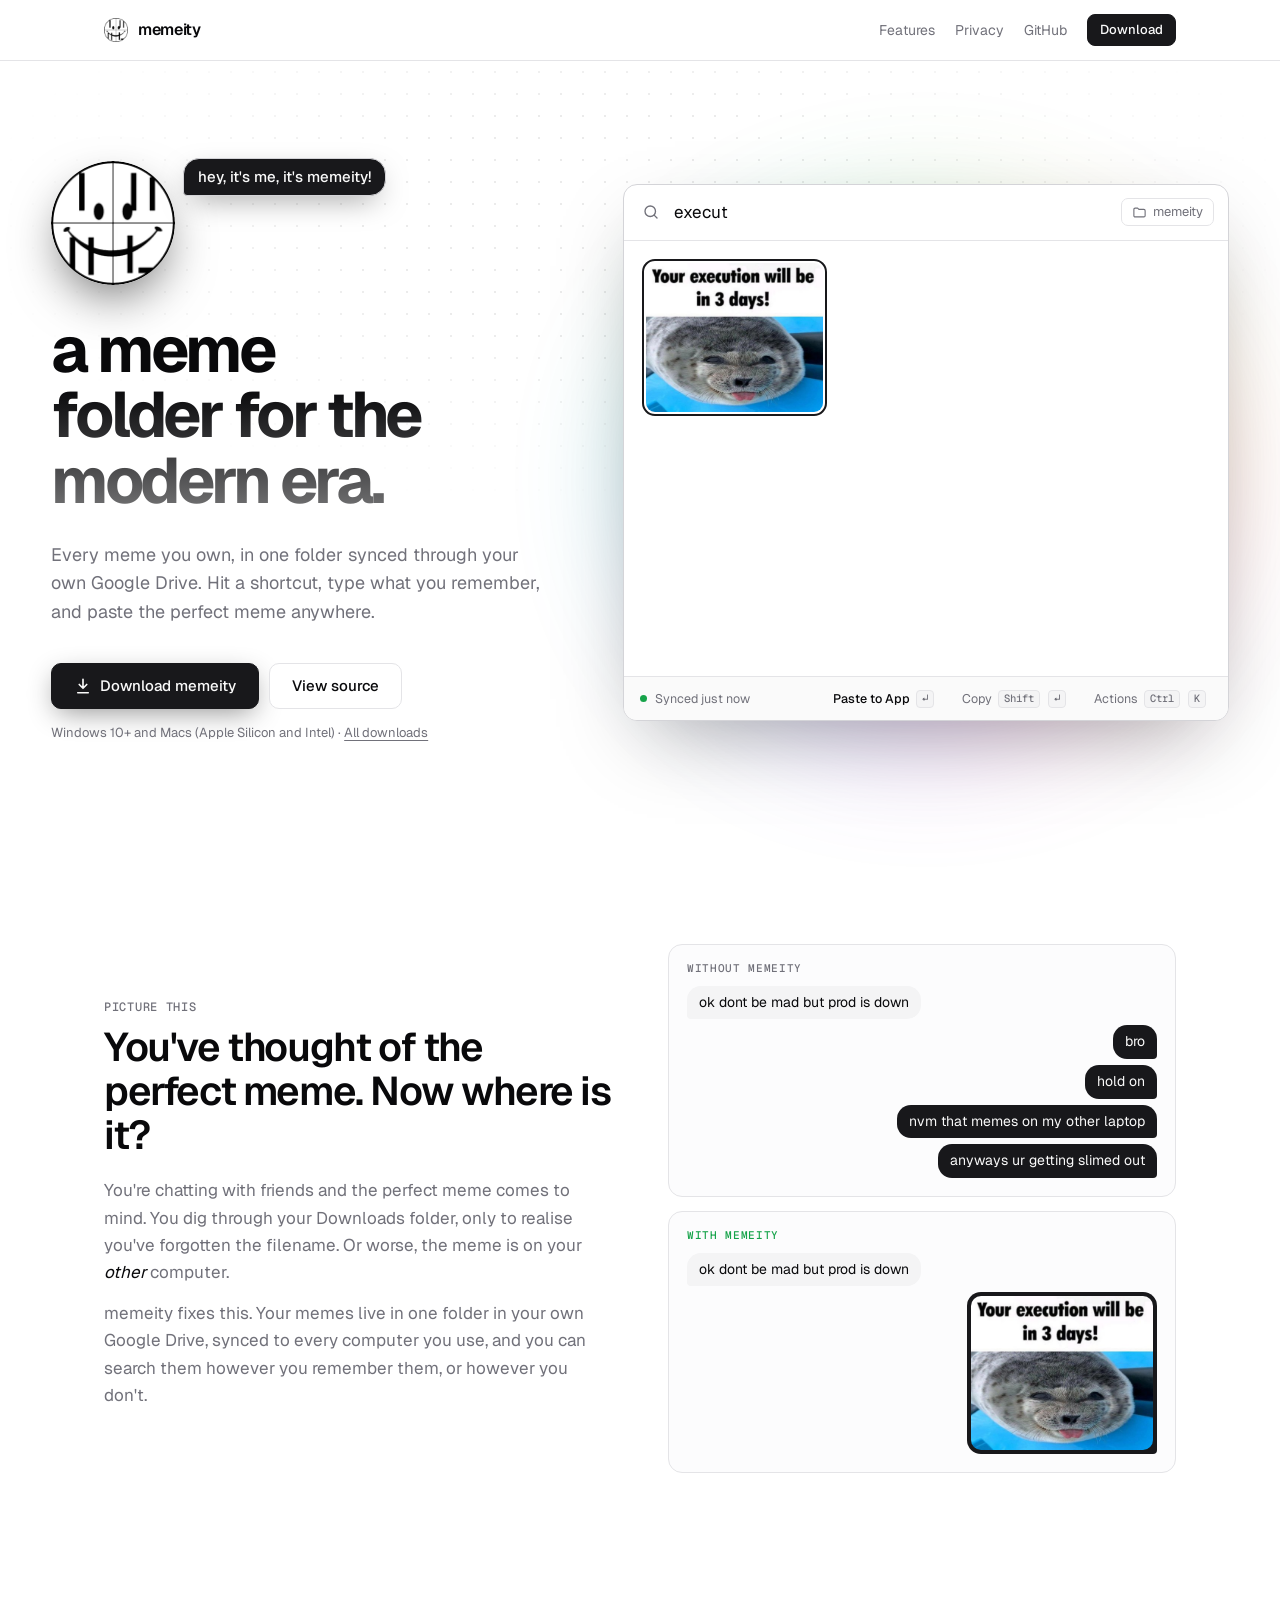
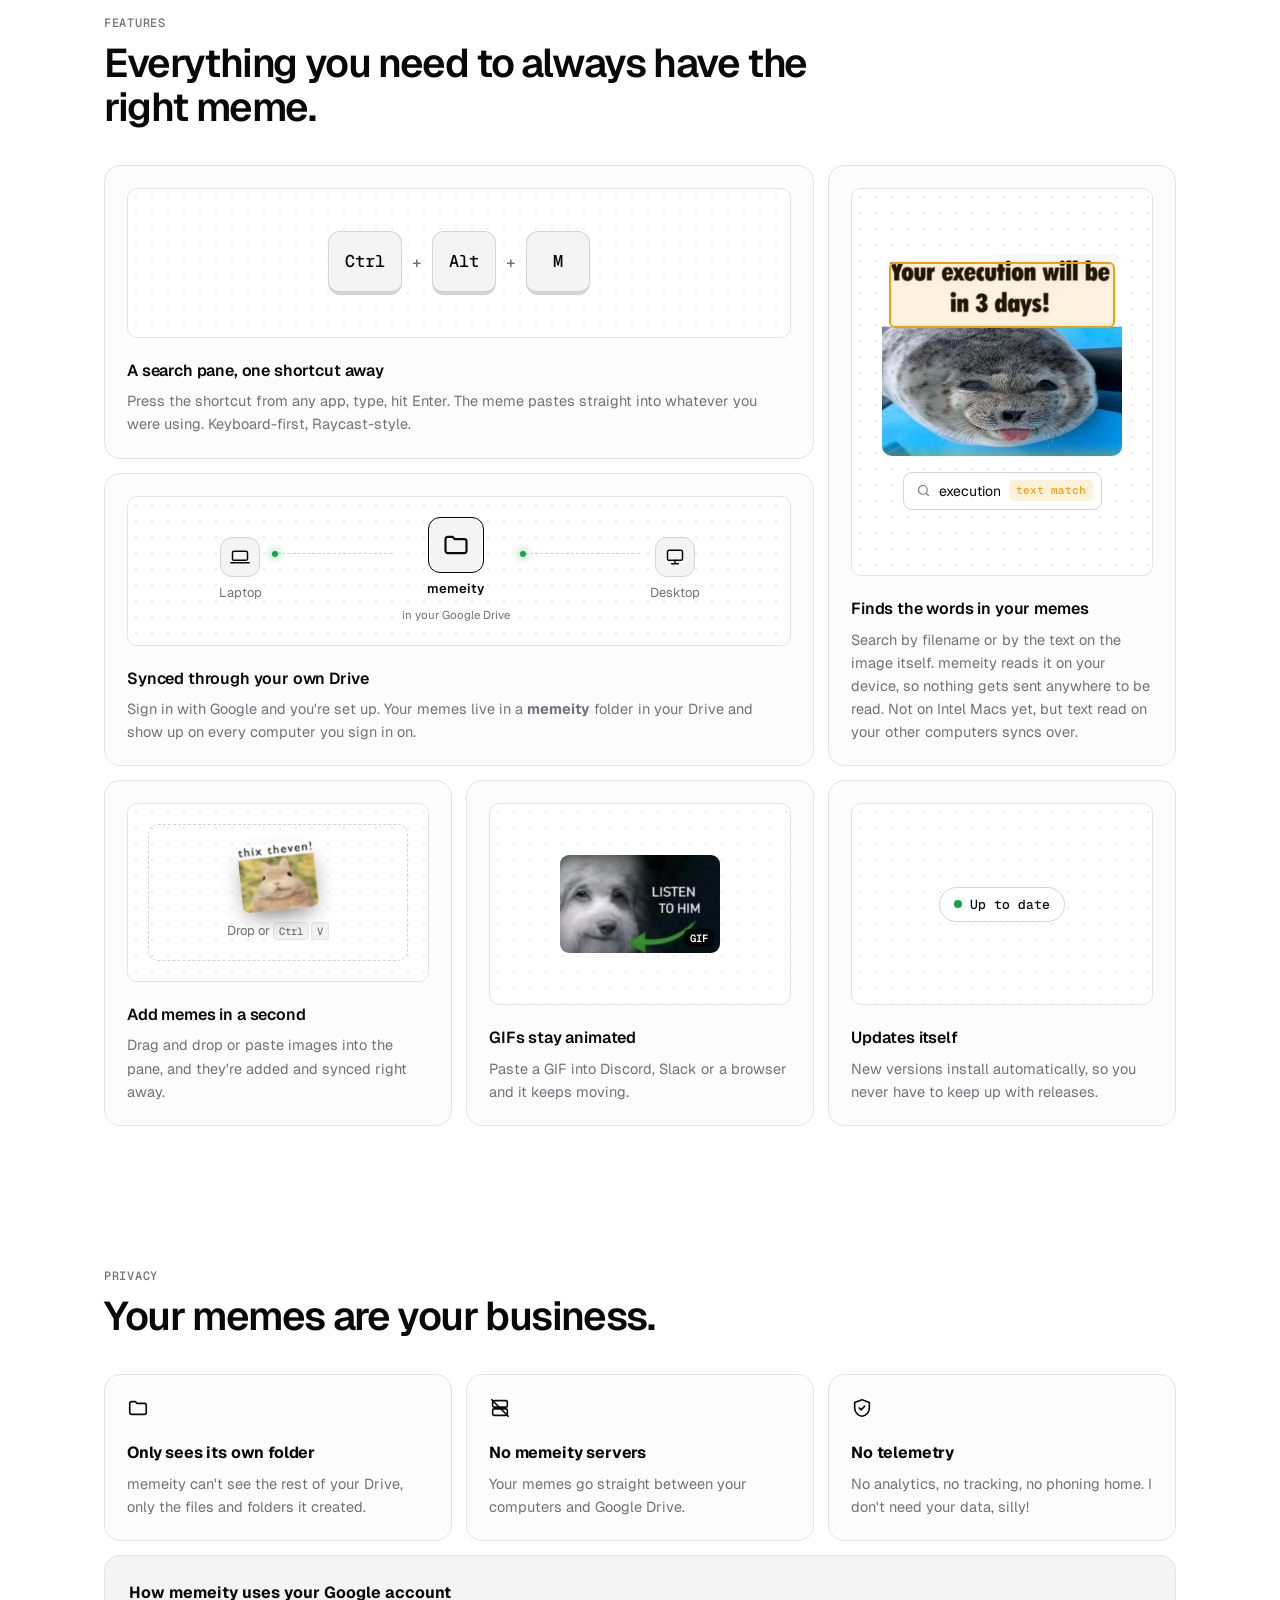
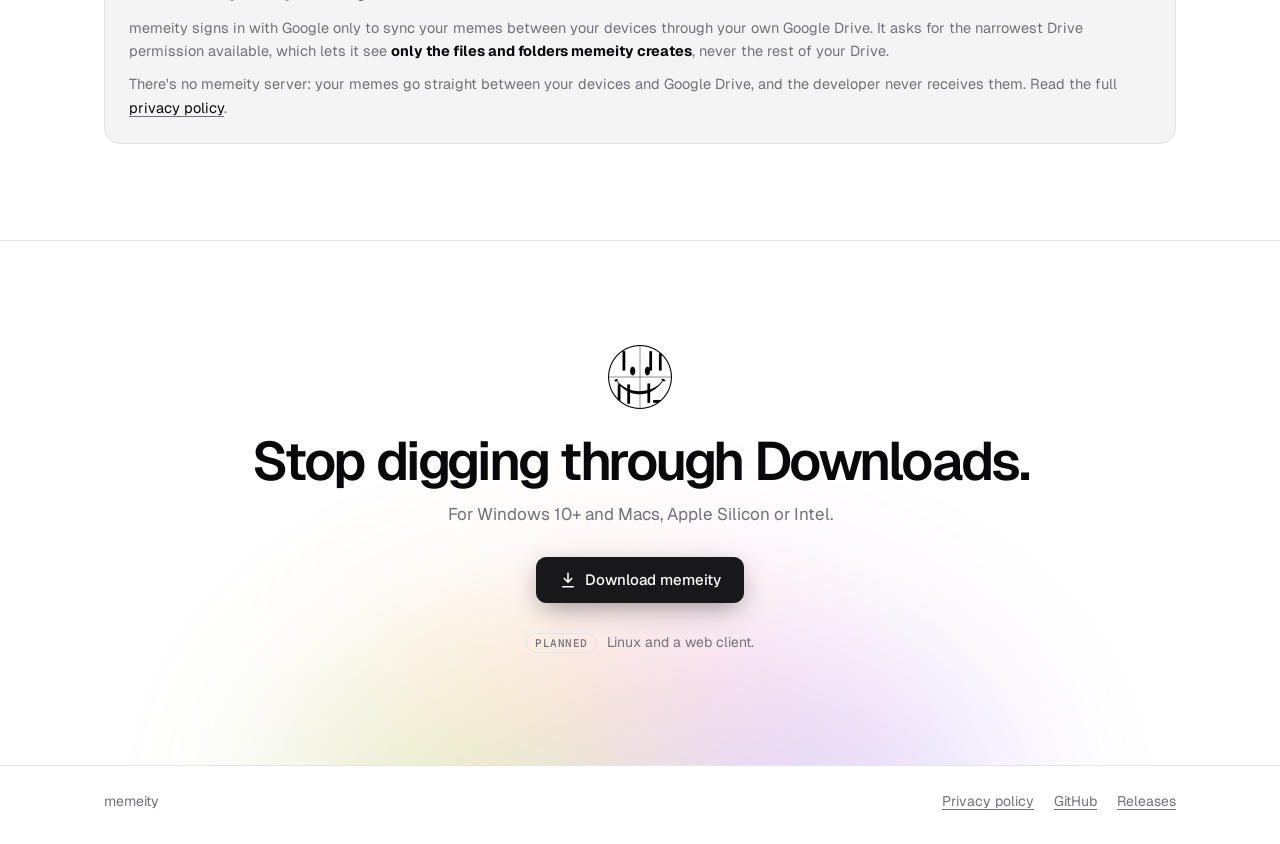
==== commit 30cf0734: "Support Intel Macs in downloads and copy - Download button picks the Apple Silicon or Intel .dmg (cl" ====
--- a/index.html
+++ b/index.html
@@ -70,7 +70,7 @@
             <a class="btn large" href="https://github.com/purestellenium/memeity">View source</a>
           </div>
           <p class="download-meta" id="download-meta">
-            Windows 10+ and Apple Silicon Macs ·
+            Windows 10+ and Macs (Apple Silicon and Intel) ·
             <a href="https://github.com/purestellenium/memeity/releases/latest">All downloads</a>
           </p>
           </div>
@@ -188,7 +188,7 @@
               <h3>Finds the words in your memes</h3>
               <p>
                 Search by filename or by the text on the image itself. memeity reads it on your device, so nothing gets sent
-                anywhere to be read.
+                anywhere to be read. Not on Intel Macs yet, but text read on your other computers syncs over.
               </p>
             </article>
 
@@ -284,7 +284,7 @@
         <div class="wrap wide">
           <img src="/logo.png" alt="" width="64" height="64" />
           <h2>Stop digging through Downloads.</h2>
-          <p>For Windows 10+ and Apple Silicon Macs.</p>
+          <p>For Windows 10+ and Macs, Apple Silicon or Intel.</p>
           <div class="actions center">
             <a class="btn large primary js-download" href="https://github.com/purestellenium/memeity/releases/latest">
               <svg viewBox="0 0 24 24" aria-hidden="true"><path d="M12 3v12m0 0-5-5m5 5 5-5M5 21h14" /></svg>
@@ -310,6 +310,8 @@
     <script>
       // Link the download buttons straight to the right installer from the latest
       // GitHub release. If anything fails, they keep pointing at the release page.
+      // These match the release workflow's file names: _x64-setup.exe (Windows),
+      // _aarch64.dmg (Apple Silicon) and _x64.dmg (Intel Mac).
       (async () => {
         const buttons = document.querySelectorAll(".js-download");
         const meta = document.getElementById("download-meta");
@@ -325,17 +327,38 @@
           const release = await res.json();
           const find = (suffix) => release.assets.find((a) => a.name.endsWith(suffix));
           const version = release.tag_name;
-          const installer = os === "windows" ? find("_x64-setup.exe") : os === "mac" ? find("_aarch64.dmg") : null;
-          if (installer) {
-            const label = os === "windows" ? "Download for Windows" : "Download for Mac";
+          const all = `<a href="${release.html_url}">All downloads</a>`;
+          const point = (asset, label) =>
             buttons.forEach((b) => {
-              b.href = installer.browser_download_url;
+              b.href = asset.browser_download_url;
               const l = b.querySelector(".js-download-label");
               if (l) l.textContent = label;
             });
+
+          if (os === "windows" && find("_x64-setup.exe")) {
+            point(find("_x64-setup.exe"), "Download for Windows");
+            meta.innerHTML = `${version} · Windows 10+ · ${all}`;
+          } else if (os === "mac") {
+            // Browsers don't say which kind of Mac this is, except Chromium-based ones
+            // (Chrome, Edge, Arc) through user-agent client hints. Otherwise assume Apple
+            // Silicon, which is most Macs in use, and always offer the other one.
+            let intel = false;
+            try {
+              const hints = await navigator.userAgentData?.getHighEntropyValues(["architecture"]);
+              intel = hints?.architecture === "x86";
+            } catch {}
+            const arm = find("_aarch64.dmg");
+            const x64 = find("_x64.dmg");
+            const [main, other] = intel ? [x64, arm] : [arm, x64];
+            if (main) point(main, intel ? "Download for Intel Mac" : "Download for Mac");
+            const here = intel ? "For Intel Macs" : "For Apple Silicon Macs";
+            const swap = other
+              ? ` · <a href="${other.browser_download_url}">${intel ? "Apple Silicon" : "Intel"} Mac?</a>`
+              : "";
+            meta.innerHTML = `${version} · ${here}${swap} · ${all}`;
+          } else {
+            meta.innerHTML = `${version} · Windows 10+ and Macs (Apple Silicon and Intel) · ${all}`;
           }
-          const note = os === "mac" ? "Apple Silicon (M1 or newer)" : "Windows 10+ and Apple Silicon Macs";
-          meta.innerHTML = `${version} · ${note} · <a href="${release.html_url}">All downloads</a>`;
           document.getElementById("update-version").textContent = `Up to date · ${version}`;
         } catch {
           /* offline or rate-limited: the release-page links still work */
--- a/style.css
+++ b/style.css
@@ -436,7 +436,7 @@
    Narrower screens keep the centred, stacked layout above. */
 @media (min-width: 961px) {
   .hero {
-    padding: 128px 0 104px;
+    padding: 100px 0 104px;
     text-align: left;
   }
 
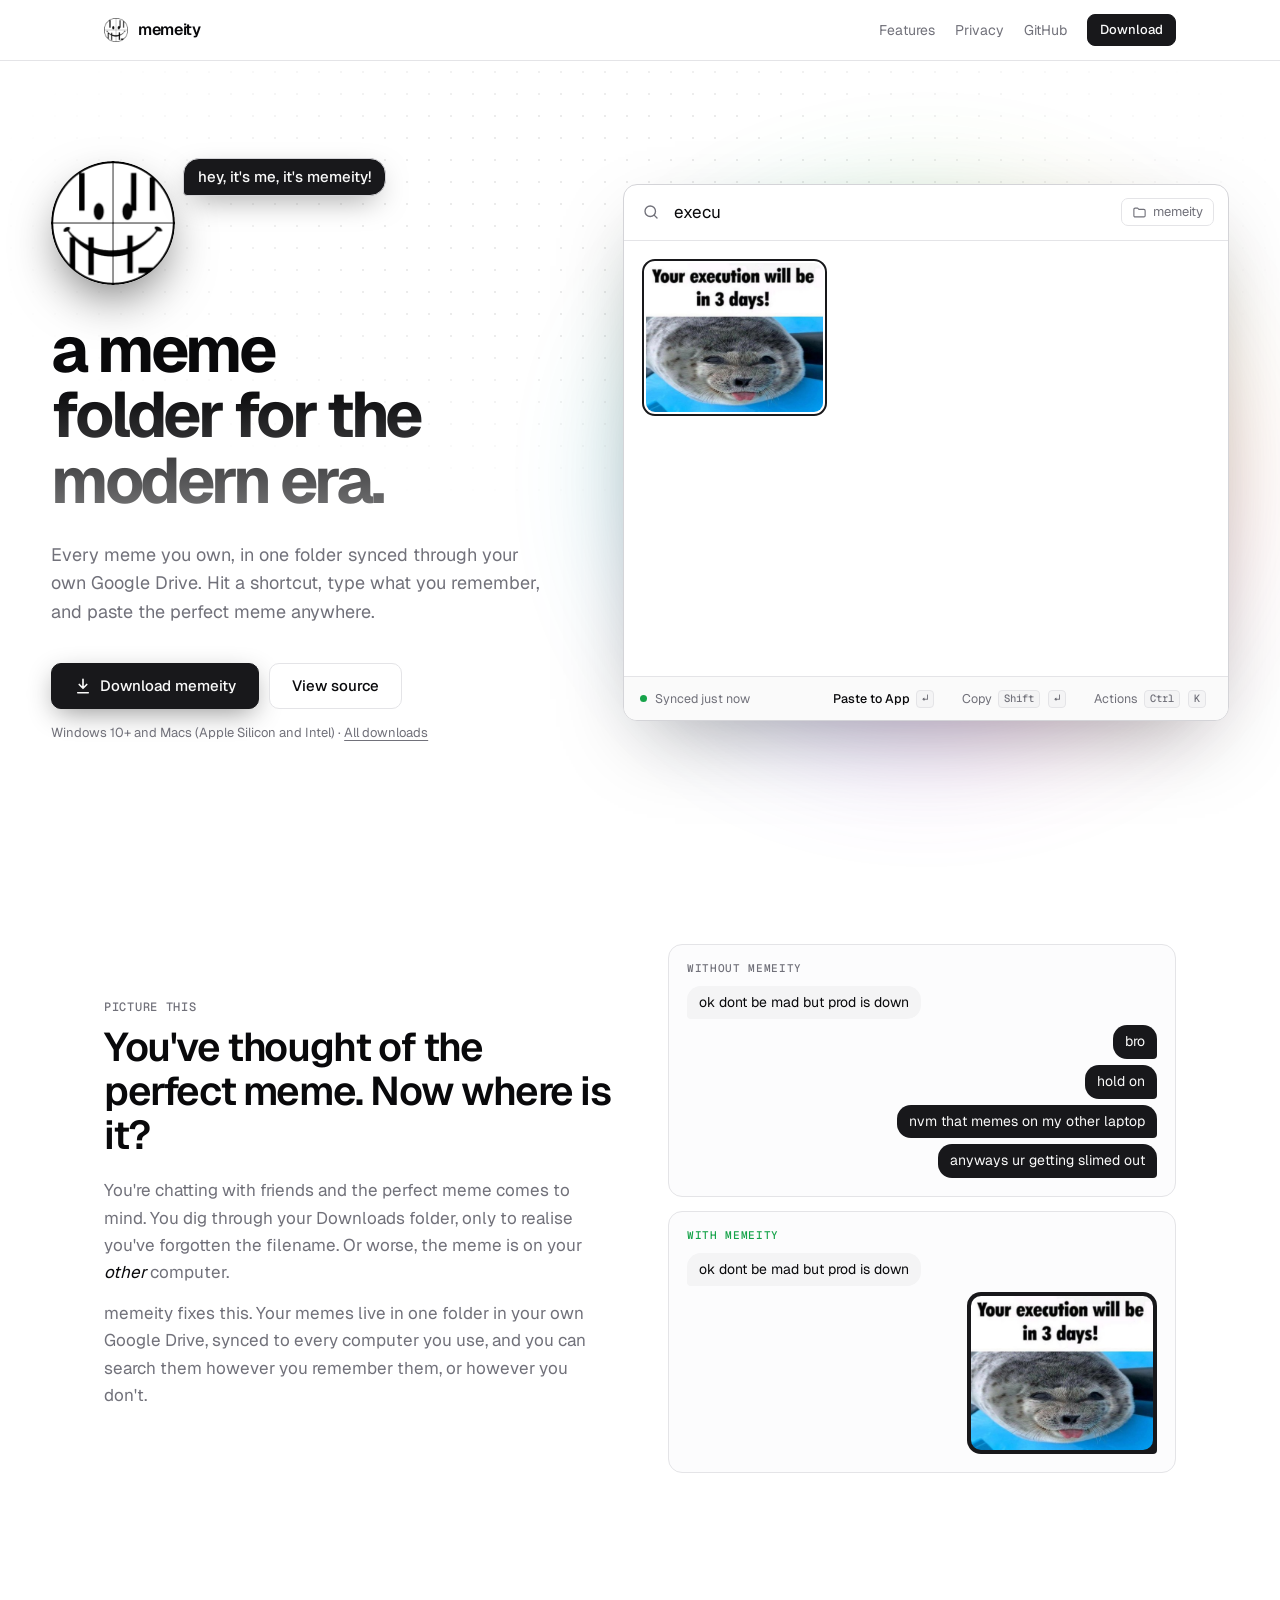
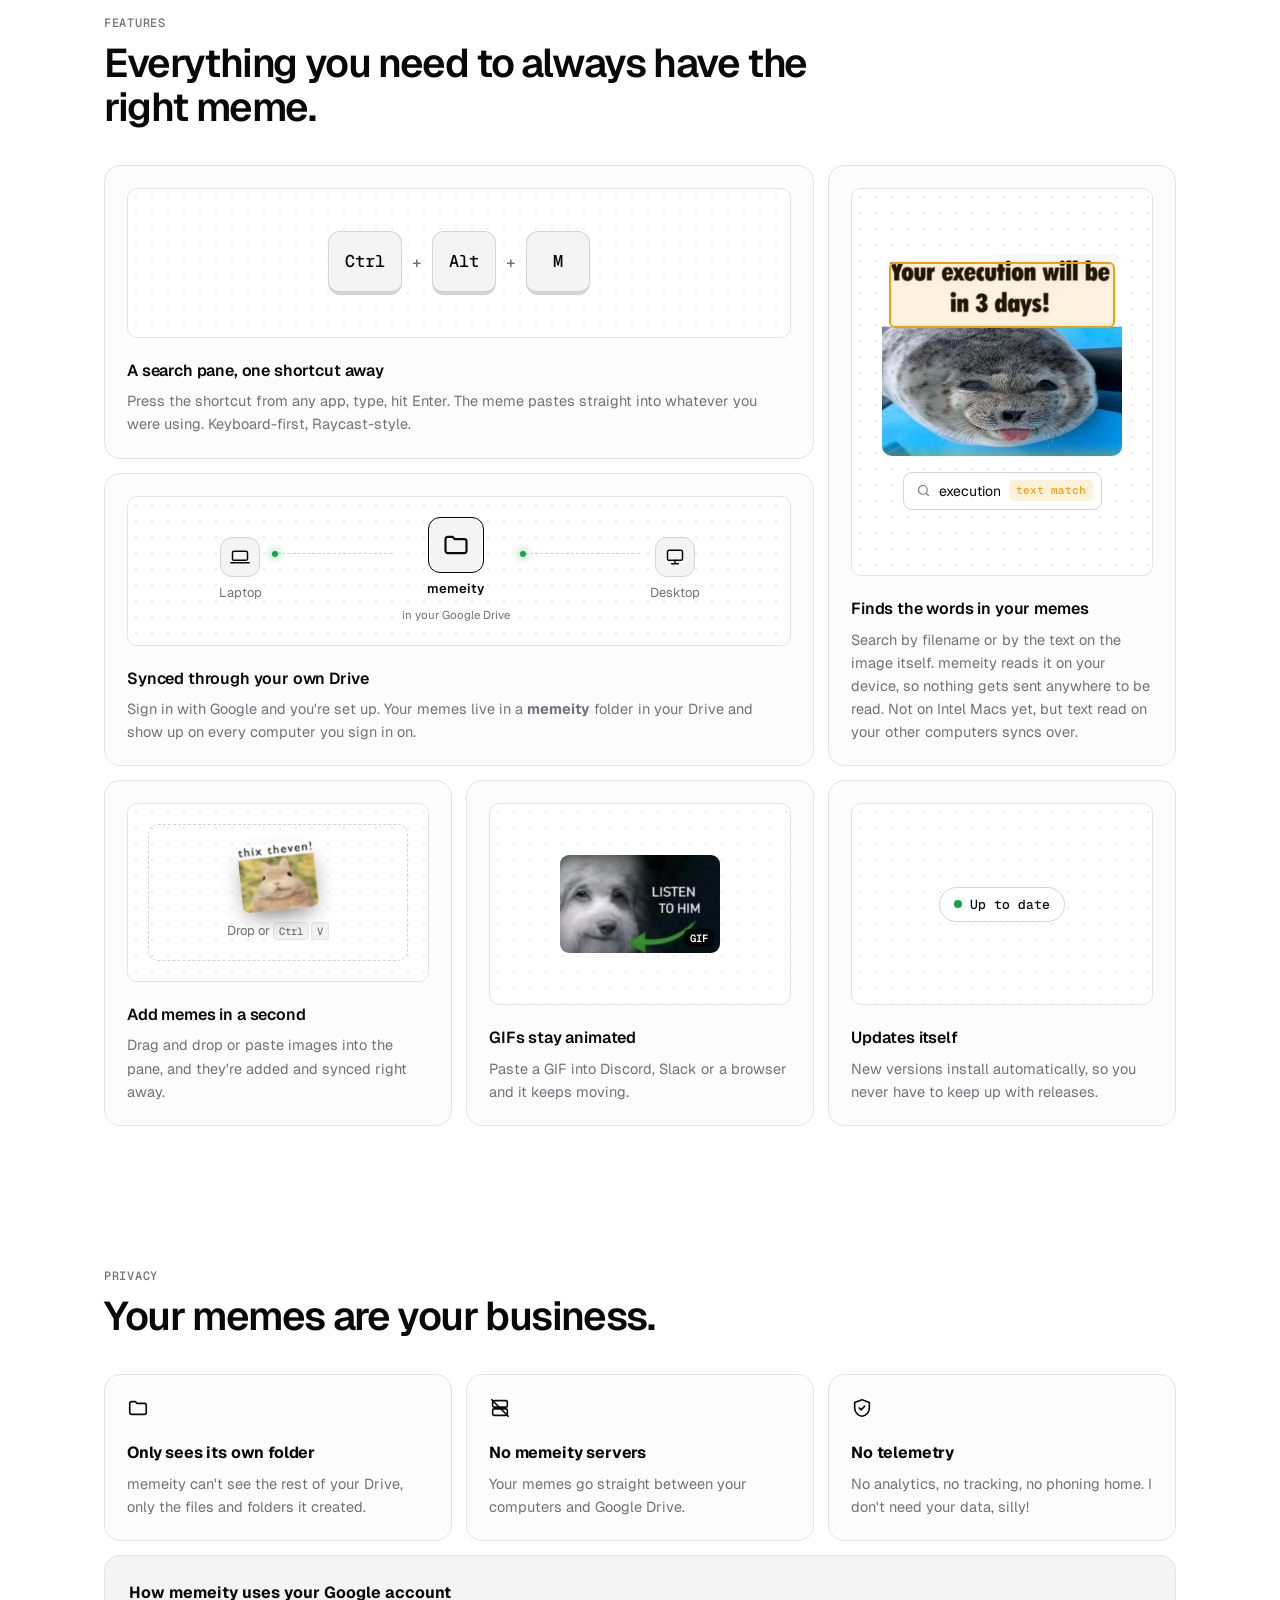
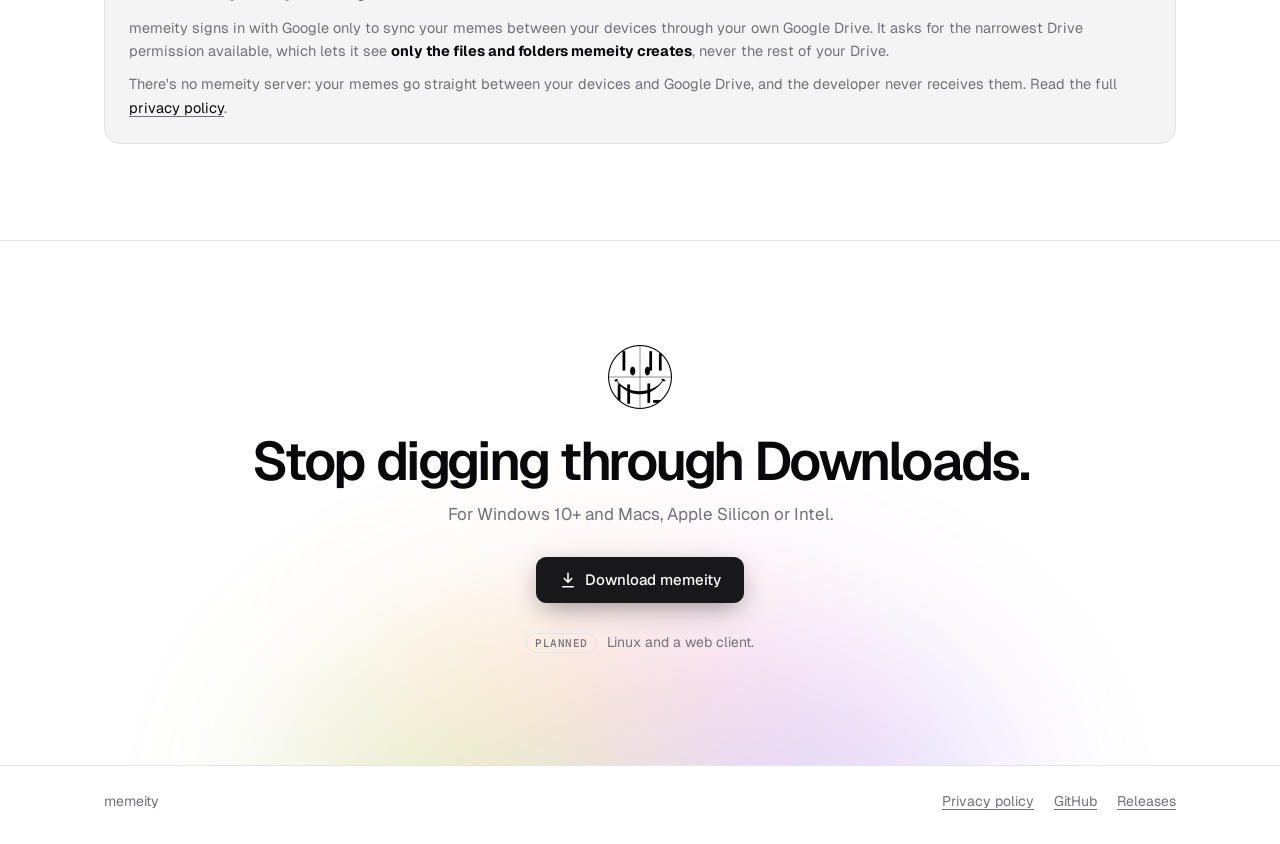
==== commit f4d7e958: "Logo voicelines: add "ask me anything!", swap the last line for a video Clicking past the last line " ====
--- a/index.html
+++ b/index.html
@@ -366,18 +366,26 @@
       })();
 
       // Logo voicelines: always opens with the first, then each click moves to the next.
+      // The first time someone clicks past the last line, a video opens in a new tab;
+      // after that the lines just loop.
       (() => {
         const lines = [
           "hey, it's me, it's memeity!",
+          "ask me anything!",
           "i'll store about a million memes!",
           "i'll find any meme!",
-          "they call me lord memeity",
         ];
         const logo = document.getElementById("logo-voice");
         const speech = document.getElementById("speech");
         let i = 0;
+        let opened = false;
         logo.addEventListener("click", () => {
-          i = (i + 1) % lines.length;
+          i++;
+          if (i === lines.length) {
+            if (!opened) window.open("https://www.youtube.com/watch?v=tVlKLpxyCBY", "_blank", "noopener");
+            opened = true;
+            i = 0;
+          }
           speech.textContent = lines[i];
           // Restart the pop animation for the new line.
           speech.classList.remove("pop");
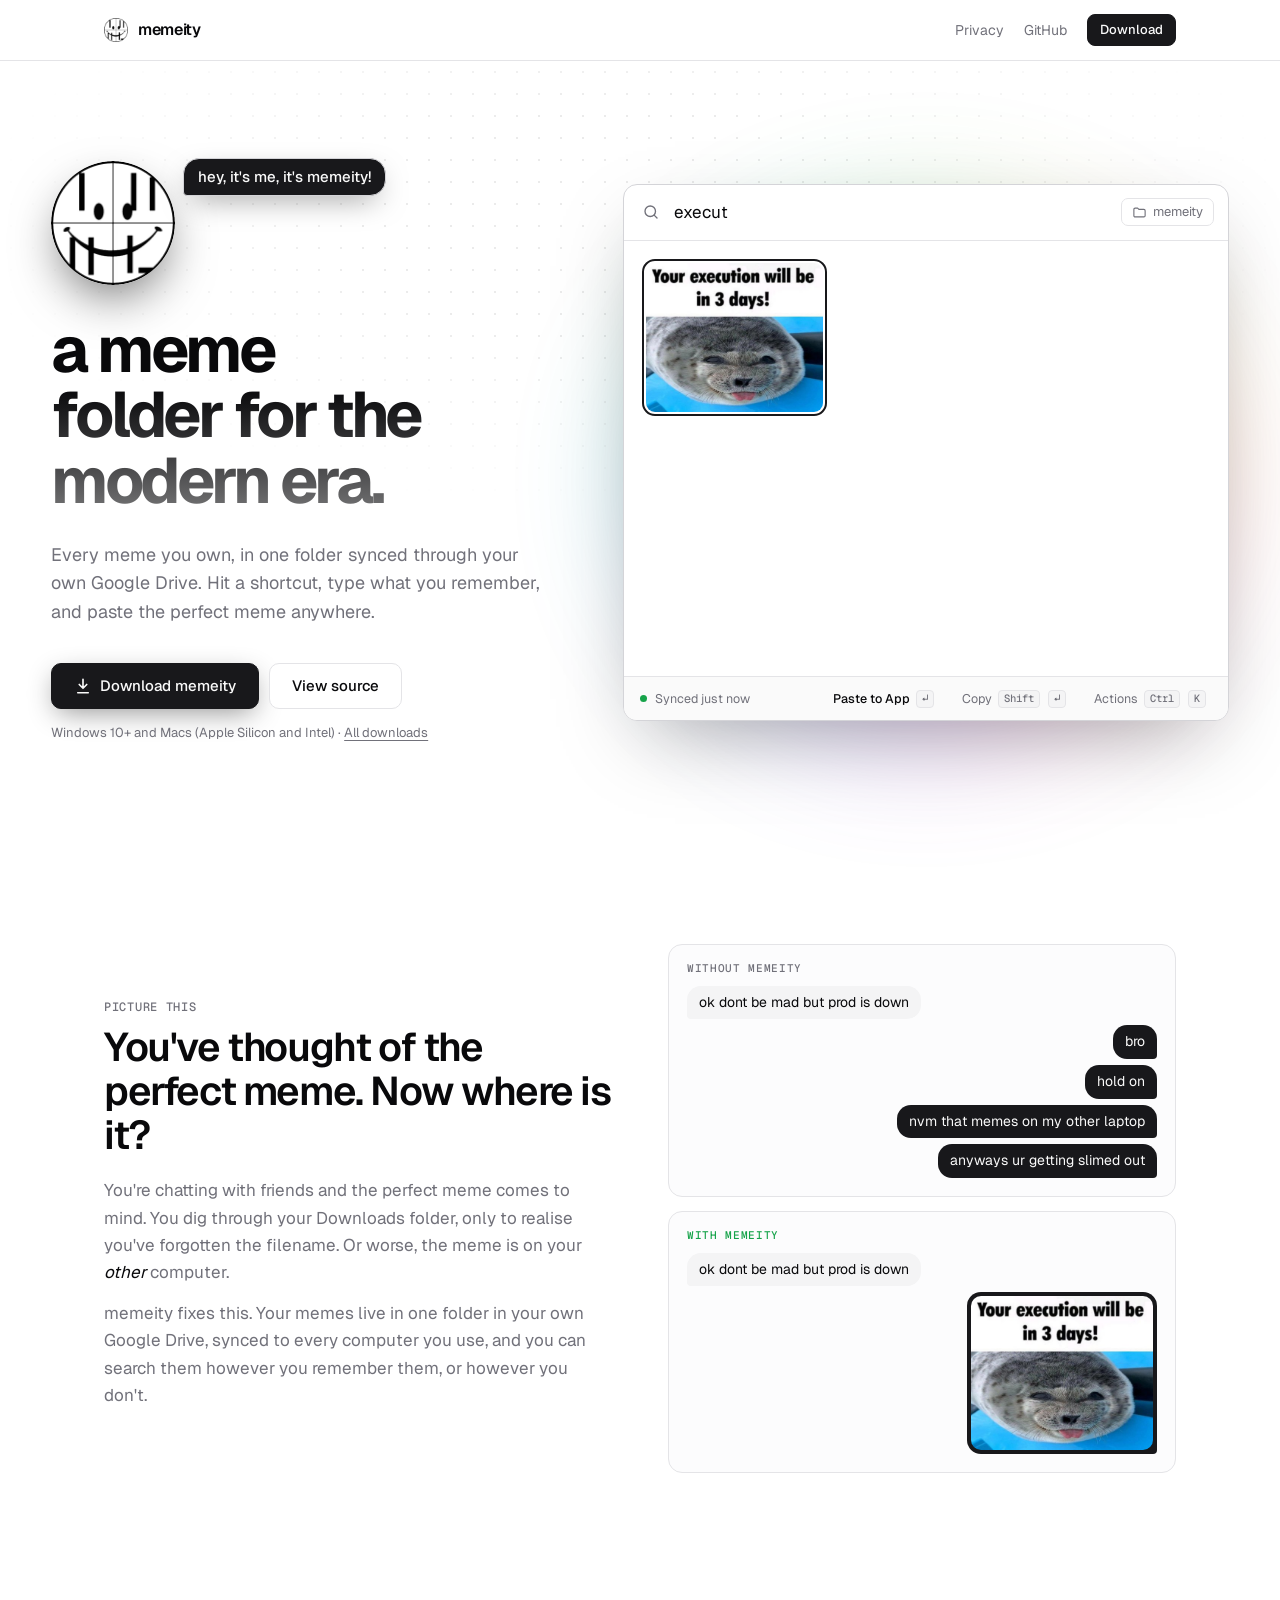
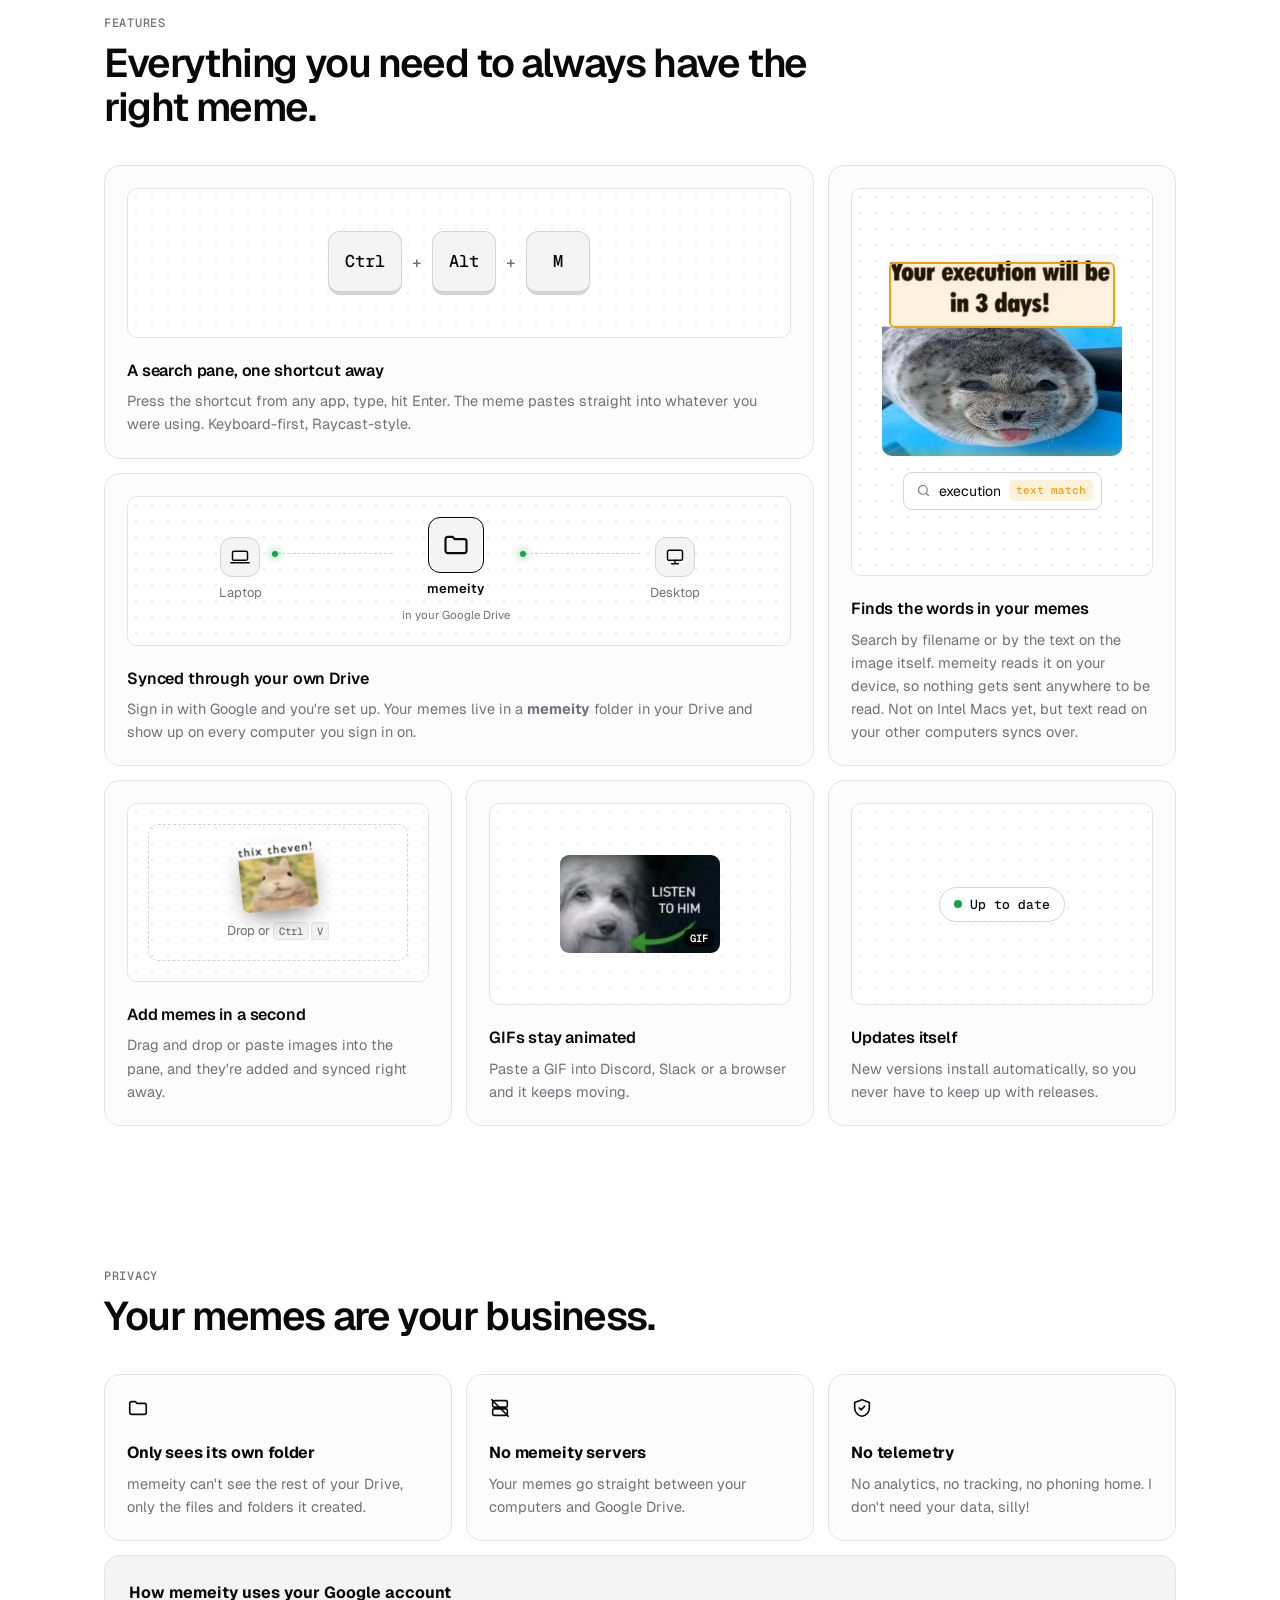
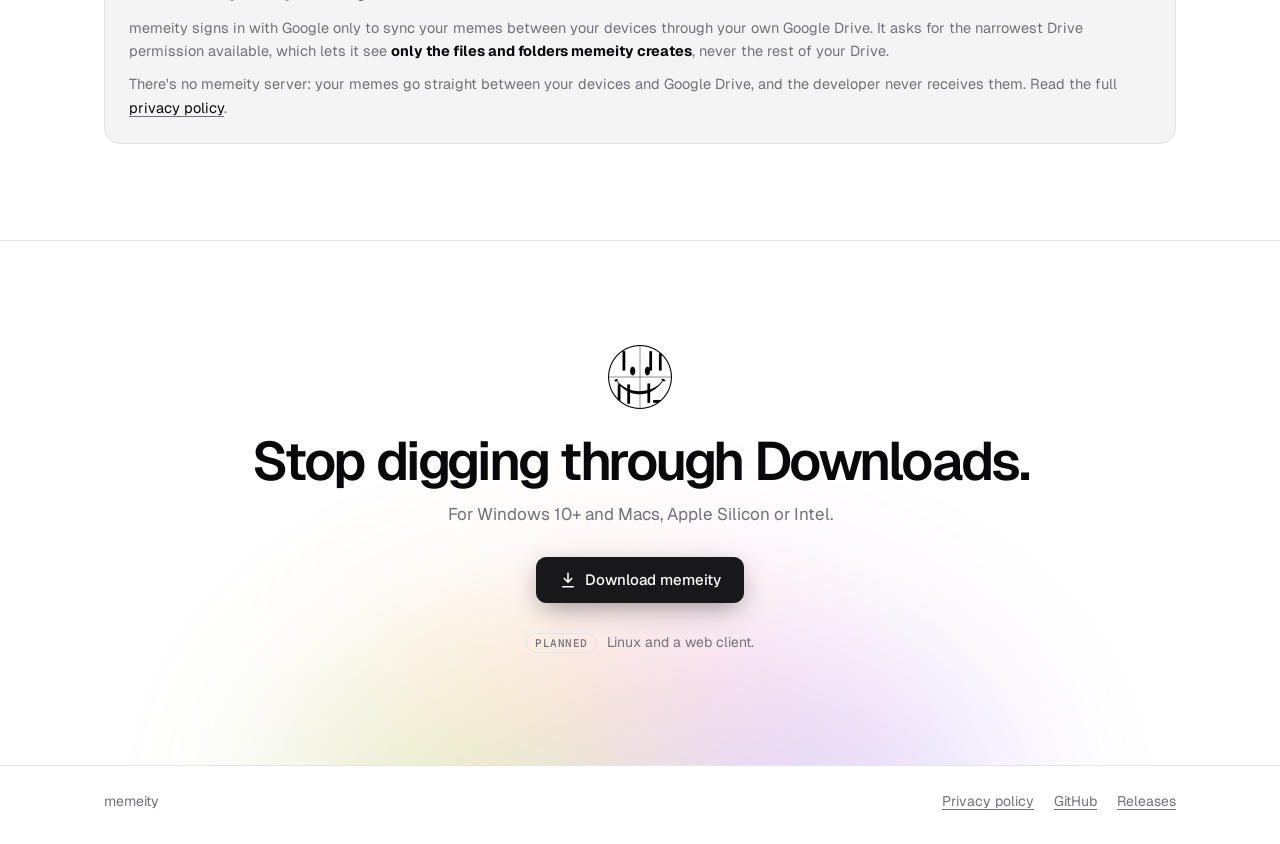
==== commit 3967b16d: "Remove the Features link from the nav Co-Authored-By: Claude Opus 5.5 <noreply@anthropic.com>" ====
--- a/index.html
+++ b/index.html
@@ -37,7 +37,6 @@
       <div class="wrap wide">
         <a class="brand" href="/"><img src="/logo.png" alt="" width="24" height="24" />memeity</a>
         <div class="links">
-          <a href="#features">Features</a>
           <a href="/privacy/">Privacy</a>
           <a href="https://github.com/purestellenium/memeity">GitHub</a>
           <a class="btn small primary js-download" href="https://github.com/purestellenium/memeity/releases/latest">Download</a>
--- a/style.css
+++ b/style.css
@@ -135,7 +135,6 @@
 }
 
 @media (max-width: 560px) {
-  nav .links a[href="#features"],
   nav .links a[href*="github.com"] {
     display: none;
   }
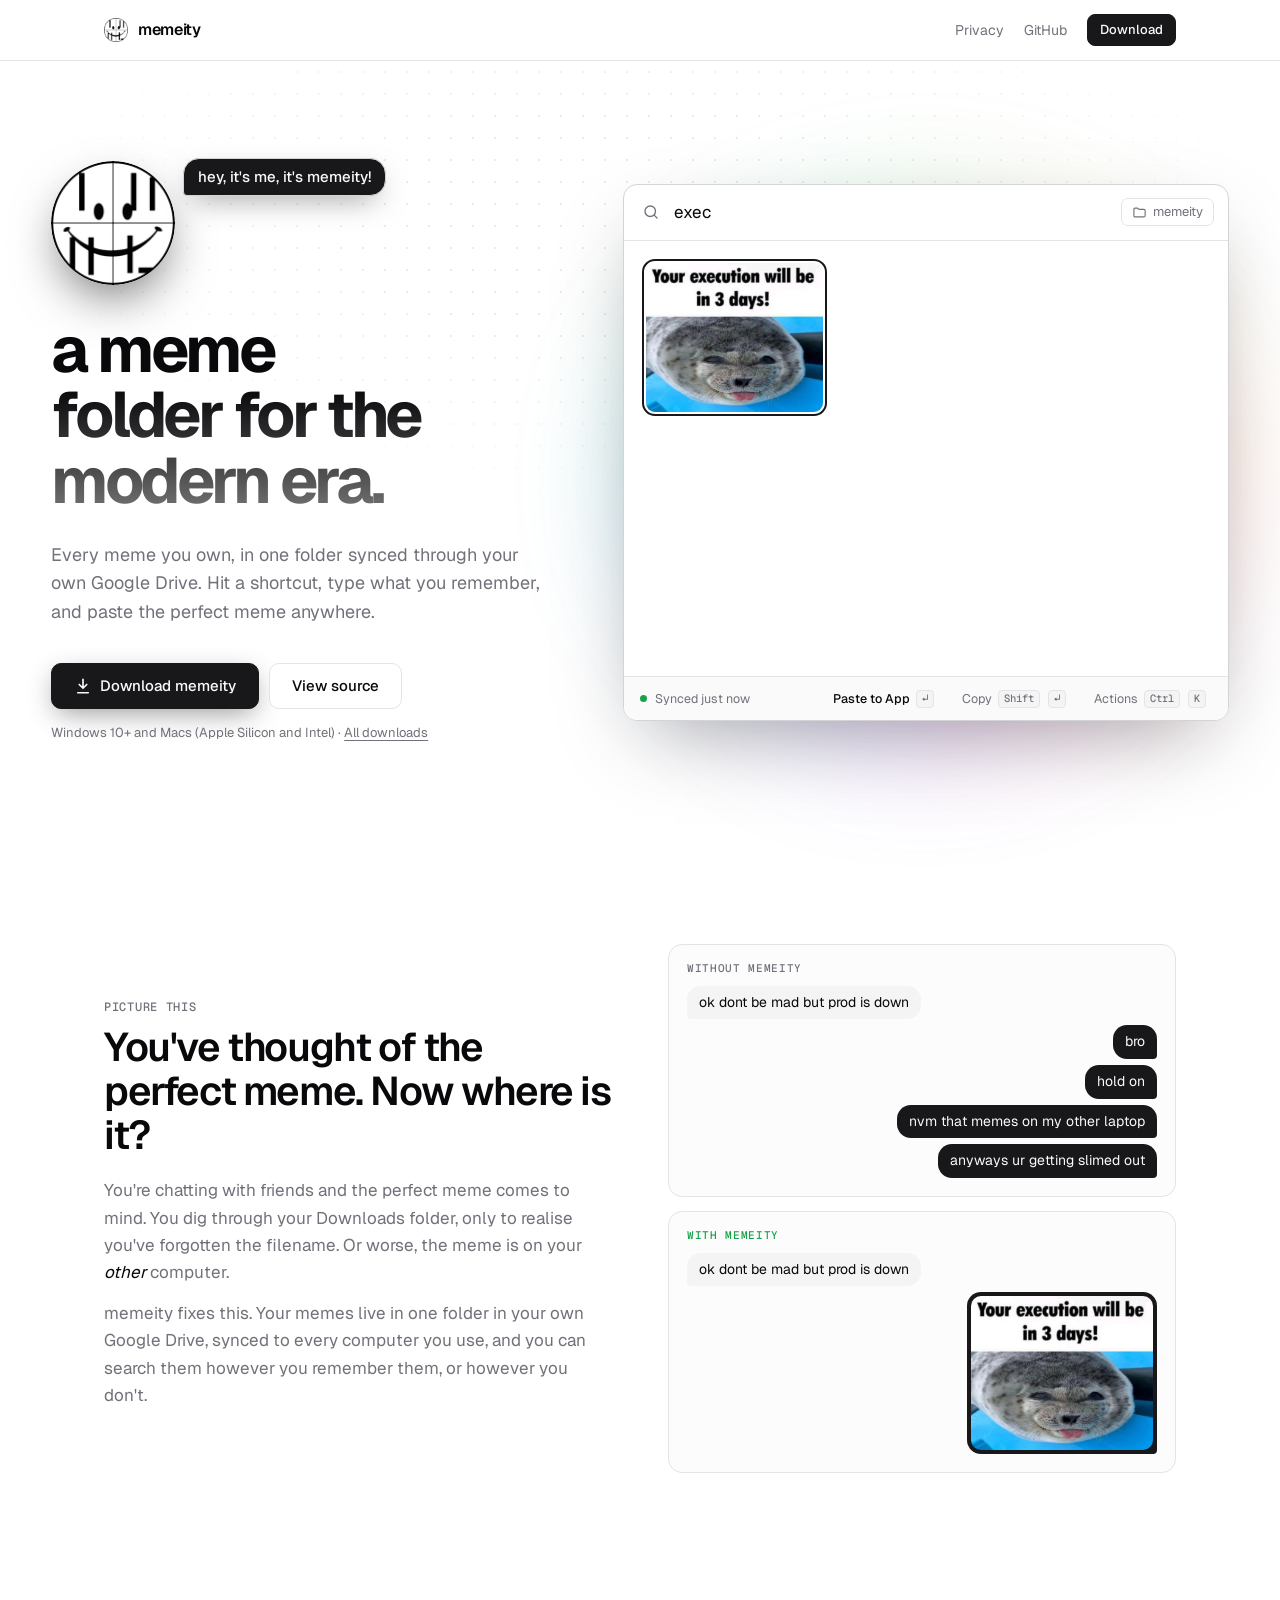
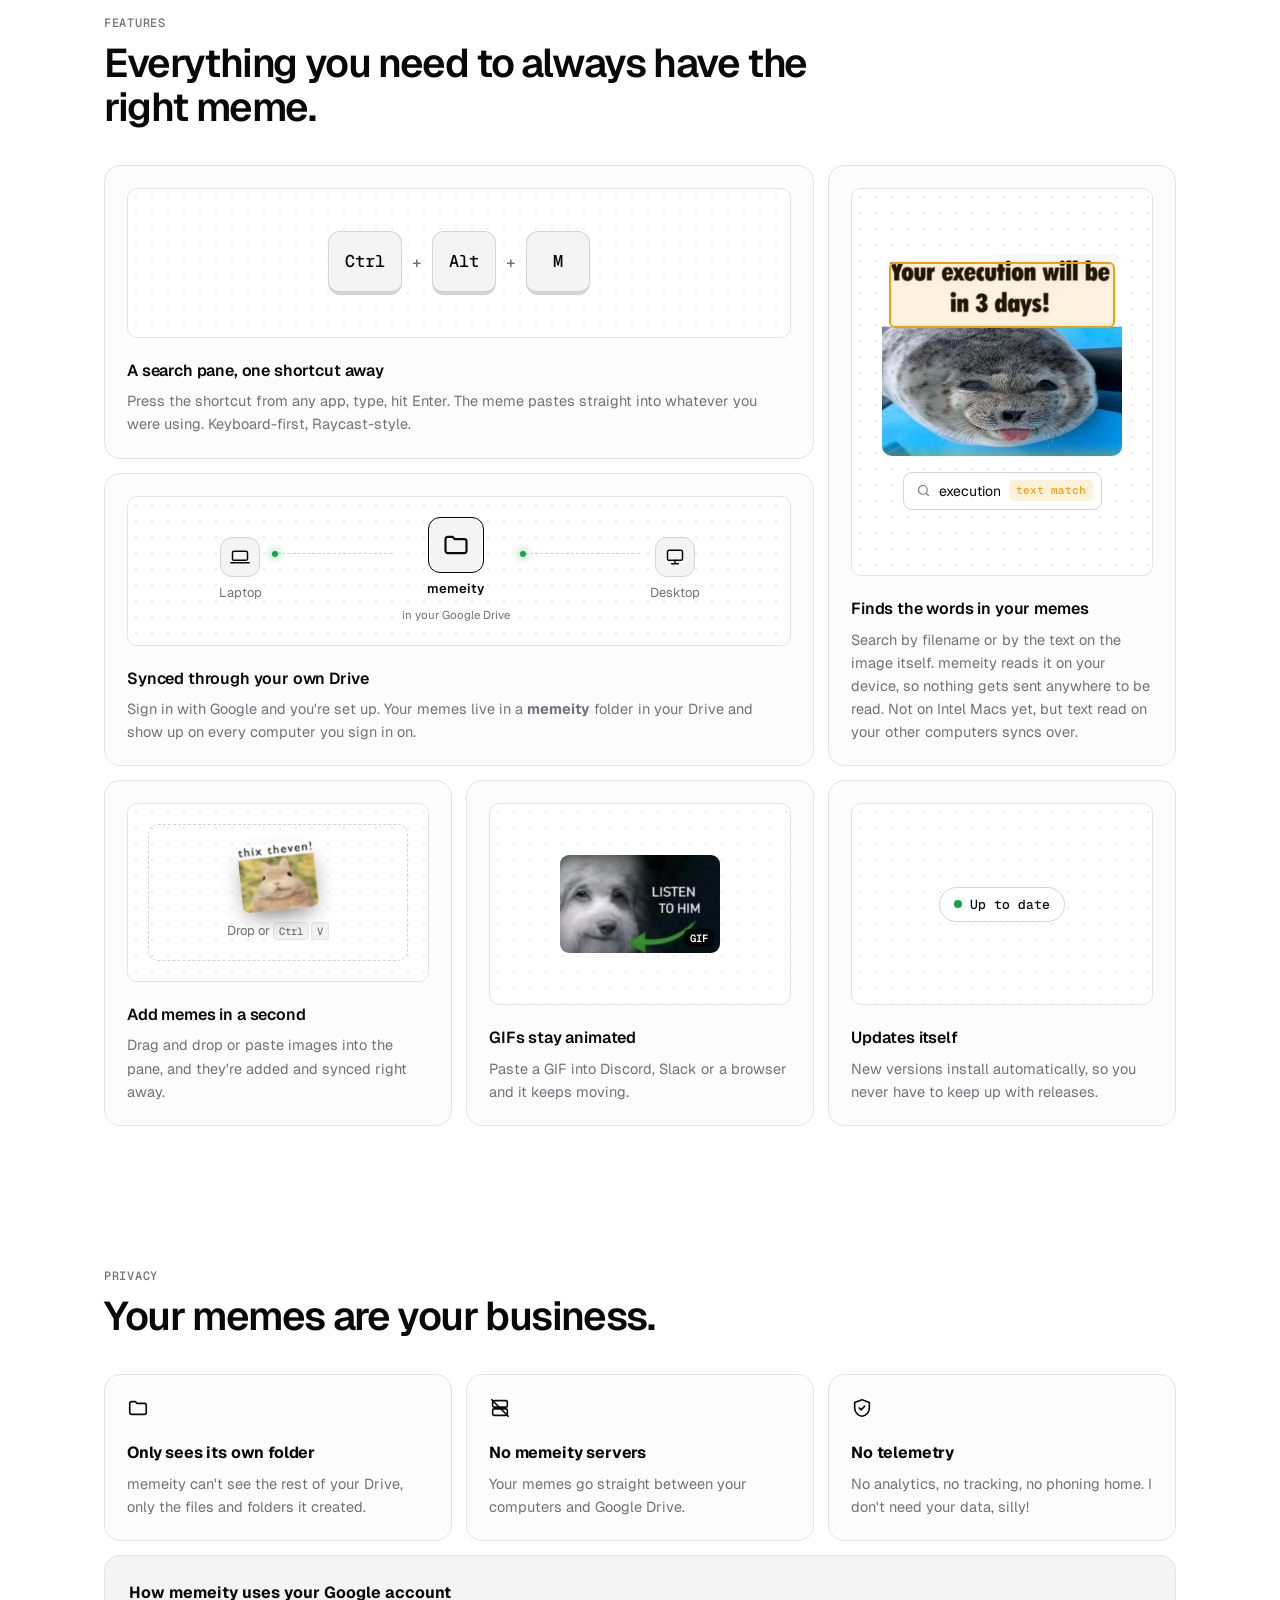
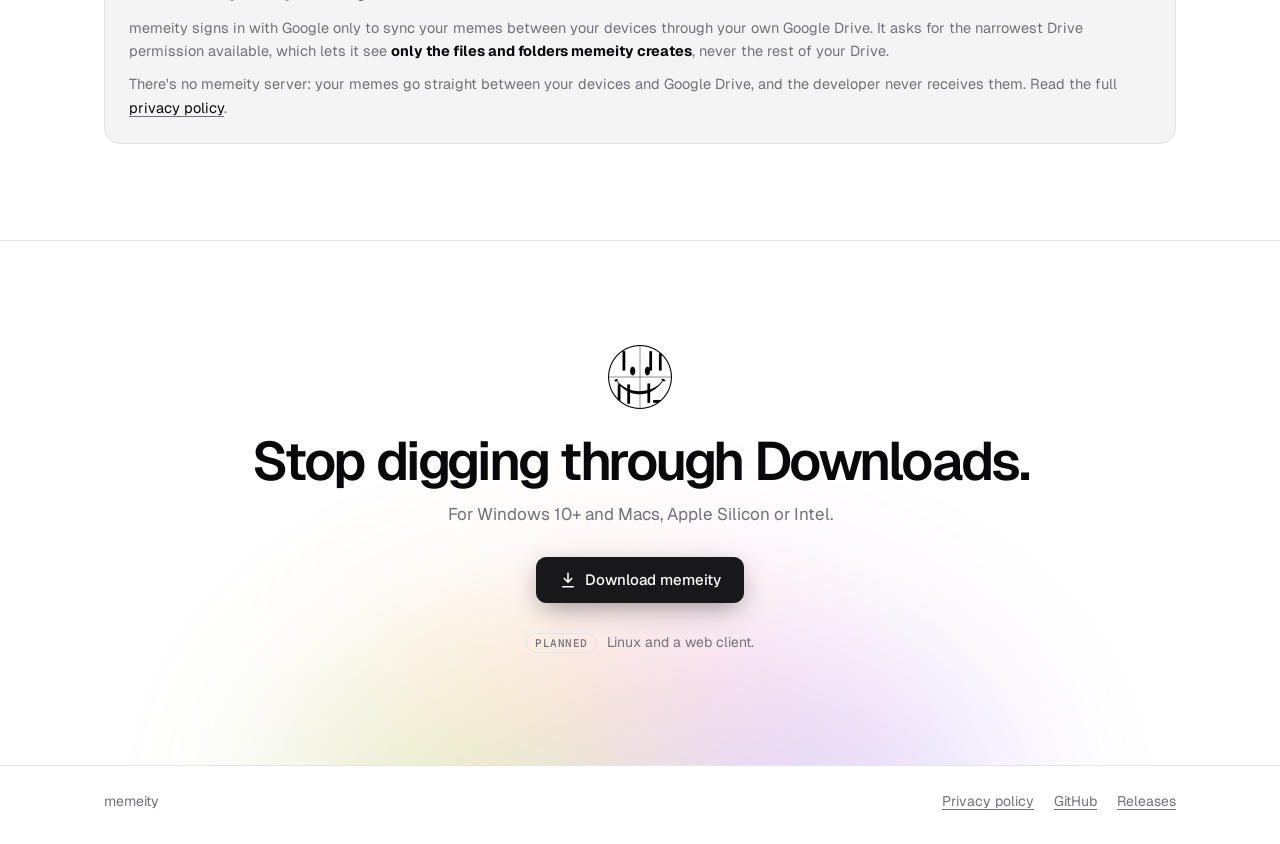
==== commit bcfdc266: "Add three more memes to the demo pane "Why Won't God Blow Up The Sun?", the Mbappé quote and "SHROUD" ====
--- a/index.html
+++ b/index.html
@@ -83,7 +83,7 @@
                 <input
                   id="demo-q"
                   type="text"
-                  placeholder="Search 6 memes by name or text…"
+                  placeholder="Search 9 memes by name or text…"
                   aria-label="Search the example memes"
                   autocomplete="off"
                   spellcheck="false"
@@ -111,6 +111,15 @@
                 </figure>
                 <figure class="tile" data-w="480" data-h="343" data-text="what-a-terrible-day-to-have-slick what terrible day to have slick">
                   <img src="/assets/demo/terrible-day.jpg" alt="Meme: retro text reading What a TERRIBLE DAY TO HAVE SLICK" />
+                </figure>
+                <figure class="tile" data-w="480" data-h="475" data-text="0pp9ggttp6xf1 why won't god blow up the sun? ...do my prayers mean nothing to him?">
+                  <img src="/assets/demo/blow-up-the-sun.jpg" alt="Meme: a sad cartoon bunny drawing, captioned Why Won't God Blow Up The Sun? ...do my prayers mean nothing to him?" />
+                </figure>
+                <figure class="tile" data-w="480" data-h="480" data-text="mbappe-kylian-mbappe i will be there no matter what. kylian mbappe on playing for psg in 2020-21 ligue quote via bein sports">
+                  <img src="/assets/demo/mbappe.jpg" alt="Meme: Kylian Mbappé quote, I WILL BE THERE NO MATTER WHAT." />
+                </figure>
+                <figure class="tile" data-w="480" data-h="271" data-text="shrouded 1.3s &quot;shrouded!&quot; 1.3 seconds">
+                  <img src="/assets/demo/shrouded.jpg" alt="Meme: a man thinking with a red arrow, captioned “SHROUDED!” 1.3 SECONDS" />
                 </figure>
                 <p class="pane-empty" id="demo-empty" hidden>No memes match that. Try “execution” or “listen”.</p>
                 <div class="pane-toast" id="demo-toast" aria-live="polite">Pasted ✓</div>
@@ -471,7 +480,7 @@
         };
 
         (async () => {
-          const searches = ["execution", "listen", "terrible day", "theven"];
+          const searches = ["execution", "listen", "blow up the sun", "terrible day", "mbappe", "shrouded", "theven"];
           await sleep(1200);
           for (let i = 0; ; i = (i + 1) % searches.length) {
             const q = searches[i];
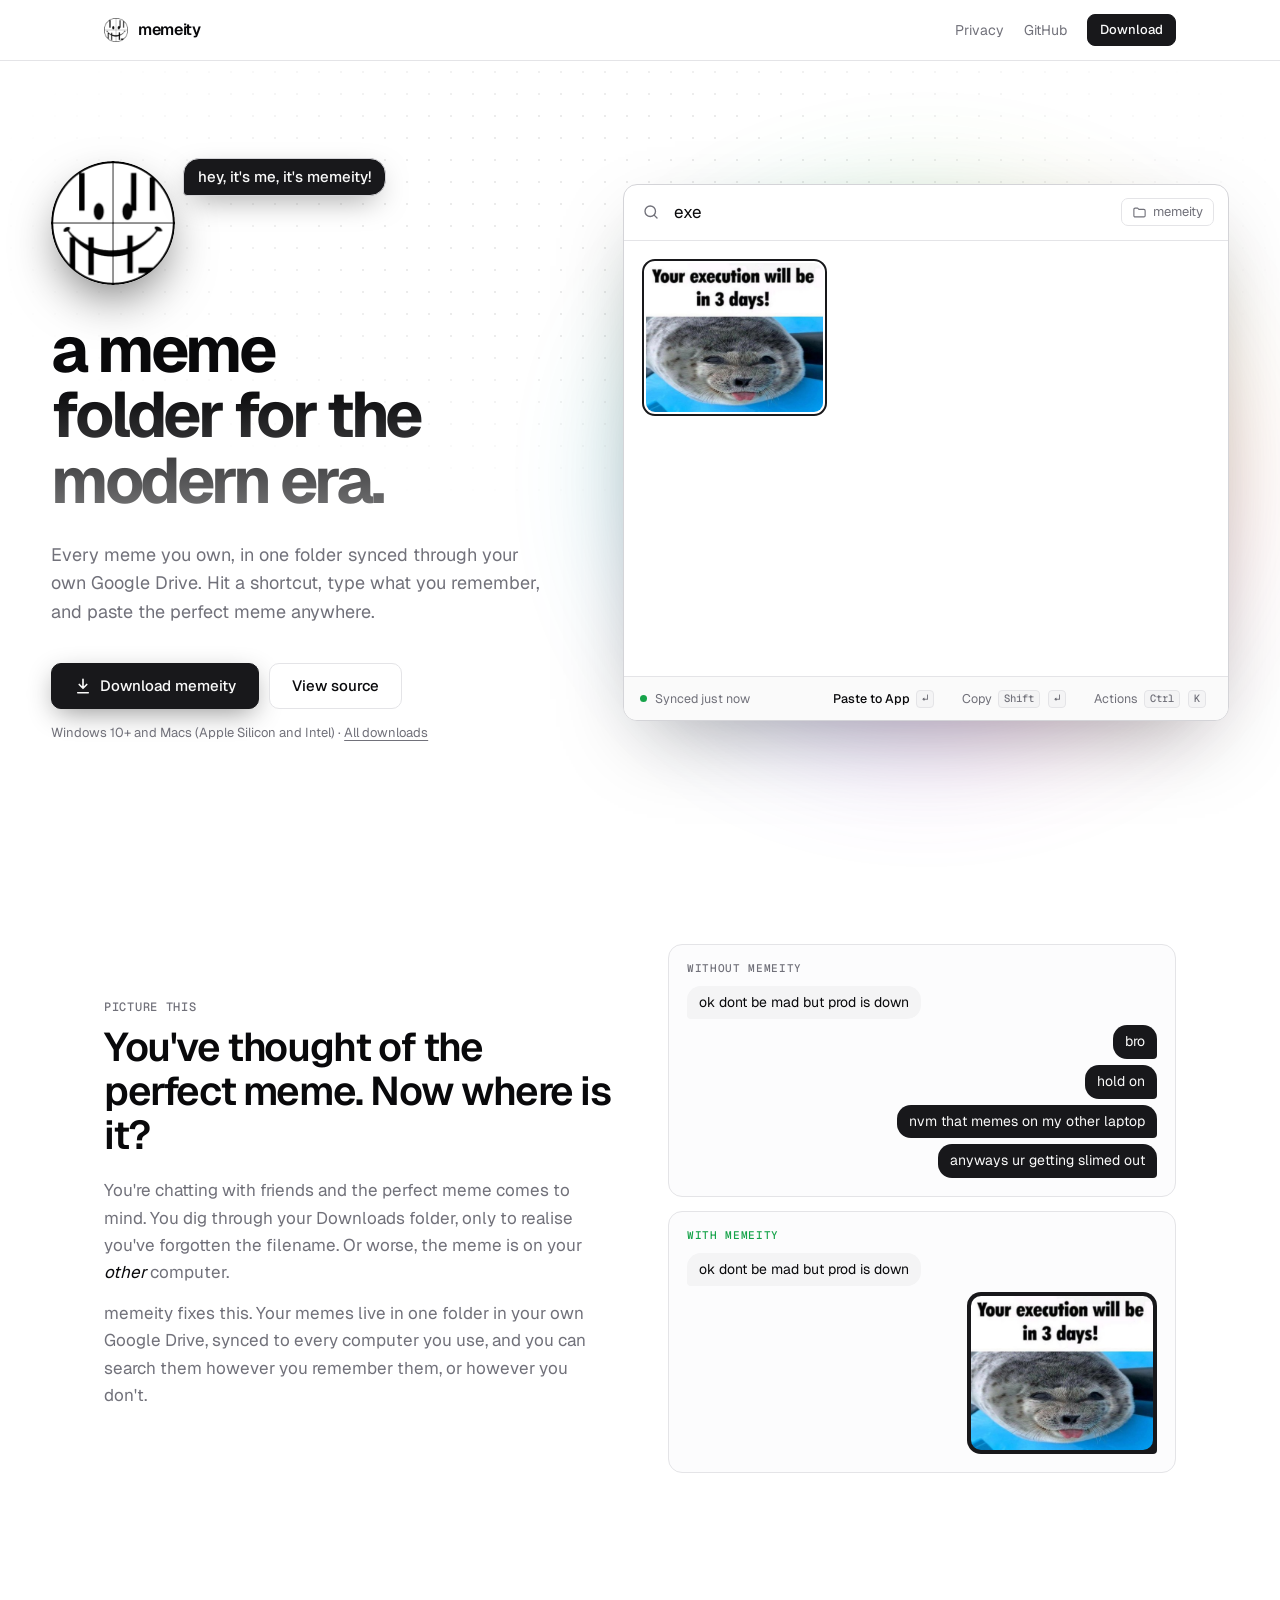
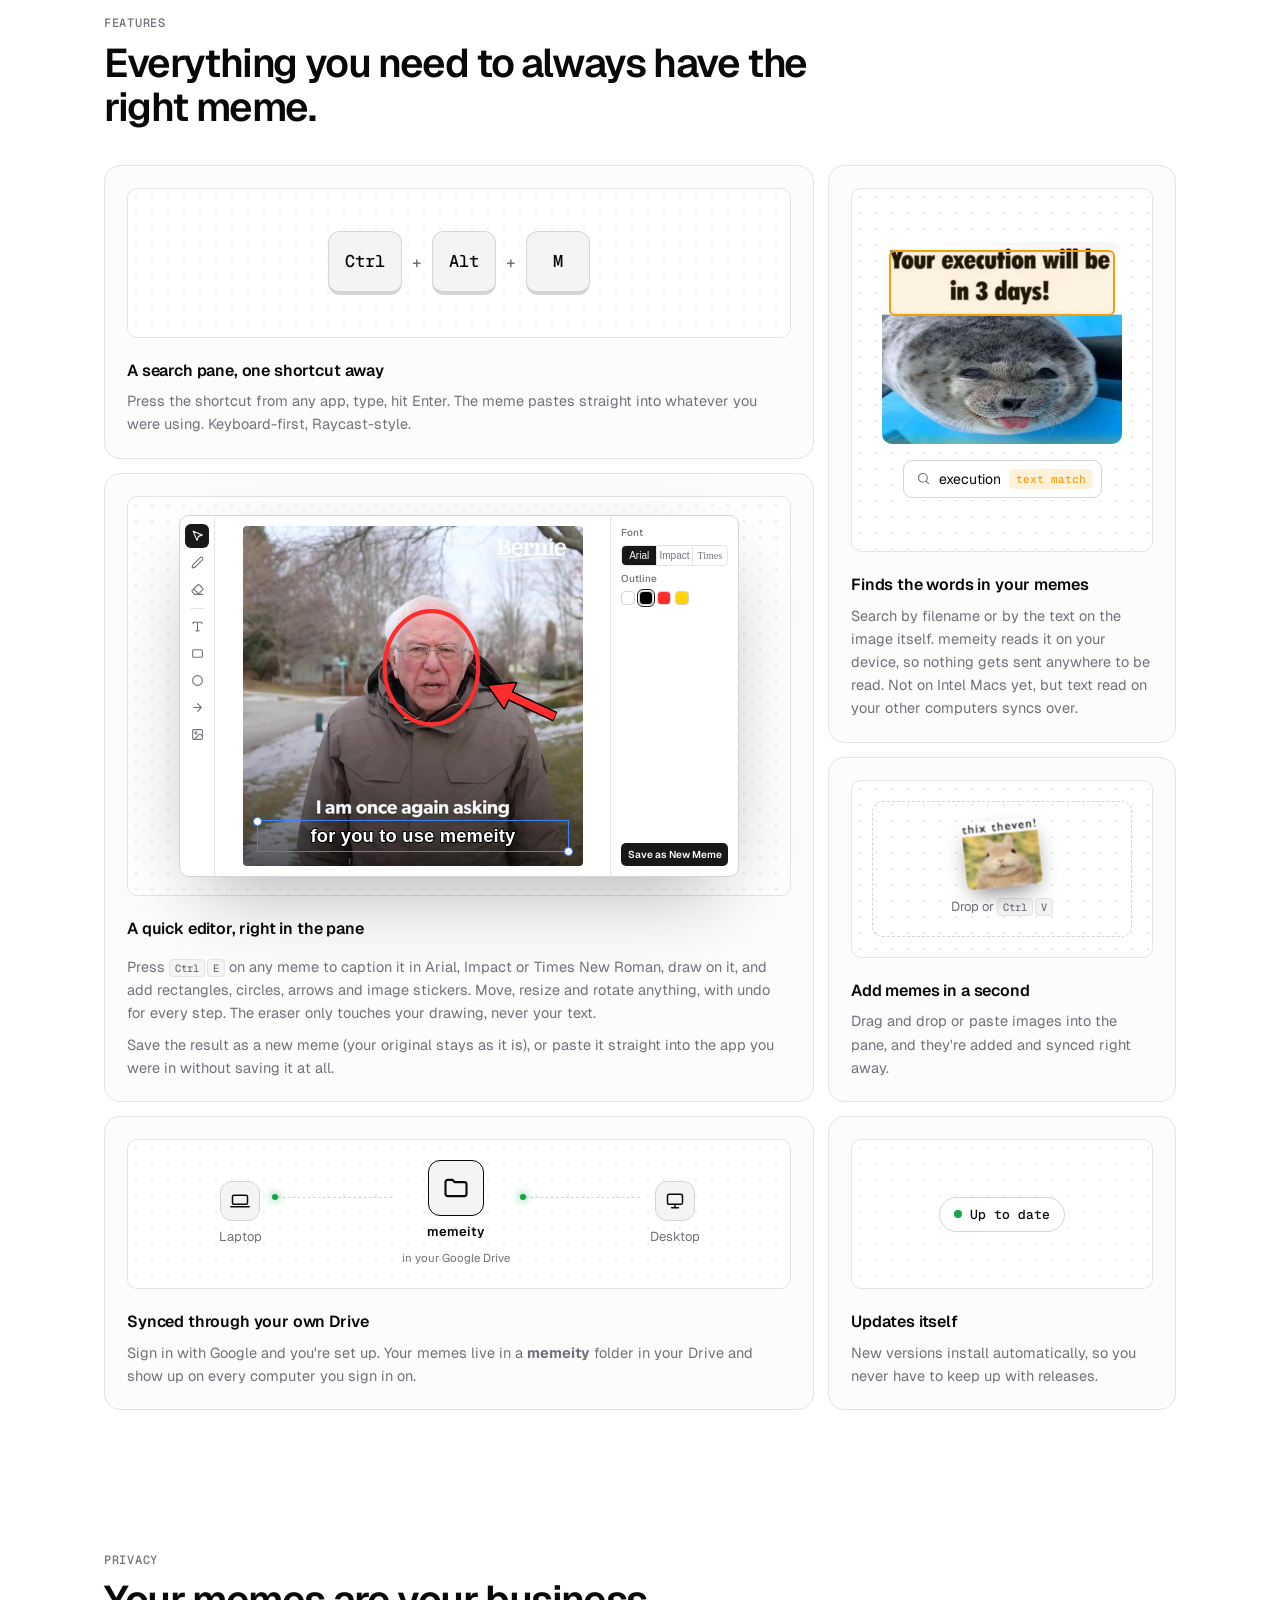
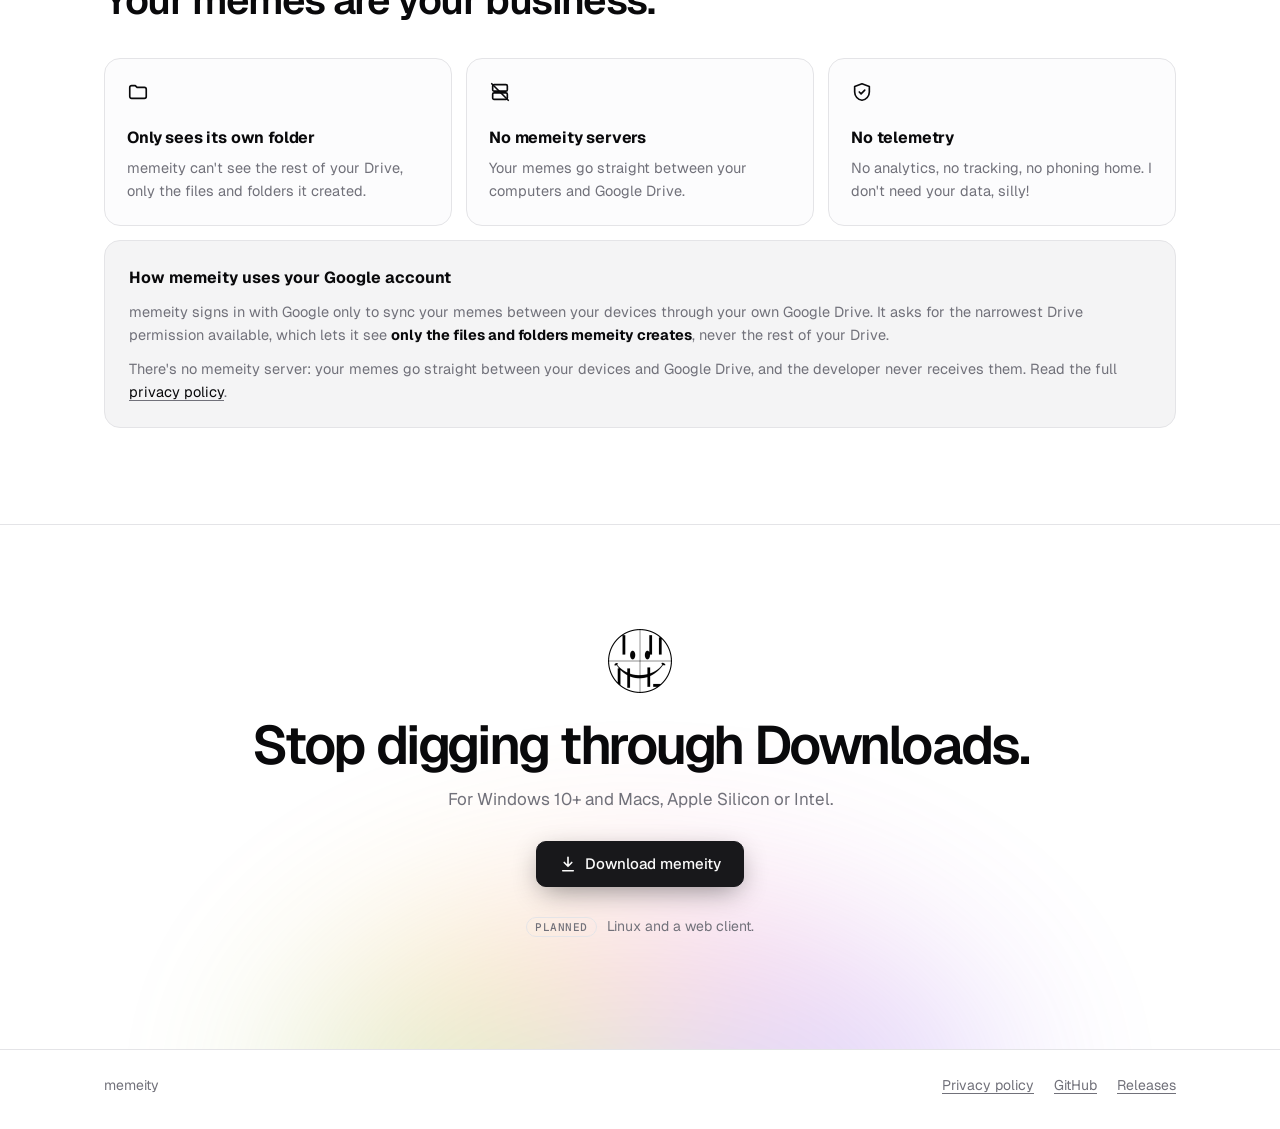
==== commit 812ef57e: "Add the quick editor card, drop the GIF card Co-Authored-By: Claude Opus 5.5 <noreply@anthropic.com>" ====
--- a/index.html
+++ b/index.html
@@ -129,7 +129,7 @@
                 <span class="pane-acts">
                   <span class="act strong" id="demo-paste">Paste to App <kbd>↵</kbd></span>
                   <span class="act hide-sm">Copy <kbd>Shift</kbd><kbd>↵</kbd></span>
-                  <span class="act hide-sm">Actions <kbd>Ctrl</kbd><kbd>K</kbd></span>
+                  <span class="act hide-sm">Actions <kbd class="js-mod">Ctrl</kbd><kbd>K</kbd></span>
                 </span>
               </div>
             </div>
@@ -200,6 +200,62 @@
               </p>
             </article>
 
+            <article class="card span-2 row-2 editor-card">
+              <div class="card-visual editor-visual" aria-hidden="true">
+                <div class="ed-window">
+                  <div class="ed-rail">
+                    <i class="on"><svg viewBox="0 0 24 24"><path d="M4 4l7.07 17 2.51-7.39L21 11.07z" /></svg></i>
+                    <i><svg viewBox="0 0 24 24"><path d="M17 3a2.85 2.83 0 1 1 4 4L7.5 20.5 2 22l1.5-5.5Z" /></svg></i>
+                    <i><svg viewBox="0 0 24 24"><path d="m7 21-4.3-4.3c-1-1-1-2.5 0-3.4l9.6-9.6c1-1 2.5-1 3.4 0l5.6 5.6c1 1 1 2.5 0 3.4L13 21" /><path d="M22 21H7M5 11l9 9" /></svg></i>
+                    <b></b>
+                    <i><svg viewBox="0 0 24 24"><path d="M4 7V4h16v3M9 20h6M12 4v16" /></svg></i>
+                    <i><svg viewBox="0 0 24 24"><rect x="3" y="5" width="18" height="14" rx="2" /></svg></i>
+                    <i><svg viewBox="0 0 24 24"><circle cx="12" cy="12" r="9" /></svg></i>
+                    <i><svg viewBox="0 0 24 24"><path d="M5 12h14M12 5l7 7-7 7" /></svg></i>
+                    <i><svg viewBox="0 0 24 24"><rect x="3" y="3" width="18" height="18" rx="2" /><circle cx="9" cy="9" r="2" /><path d="m21 15-3.09-3.09a2 2 0 0 0-2.82 0L6 21" /></svg></i>
+                  </div>
+                  <div class="ed-canvas">
+                    <img src="/assets/demo/bernie.jpg" alt="" />
+                    <svg class="ed-ink" viewBox="0 0 480 480" preserveAspectRatio="none">
+                      <ellipse cx="266" cy="200" rx="66" ry="80" pathLength="100" />
+                    </svg>
+                    <span class="ed-caption">for you to use memeity</span>
+                    <span class="ed-arrow"><svg viewBox="0 0 100 40"><path d="M0 14 L66 14 L66 0 L100 20 L66 40 L66 26 L0 26 Z" /></svg></span>
+                  </div>
+                  <div class="ed-panel">
+                    <span class="ed-label">Font</span>
+                    <span class="ed-seg"><em class="on" style="font-family: Arial, Helvetica, sans-serif">Arial</em><em style="font-family: Impact, 'Arial Black', sans-serif">Impact</em><em style="font-family: 'Times New Roman', serif">Times</em></span>
+                    <span class="ed-label">Outline</span>
+                    <span class="ed-swatches"><i style="background: #fff"></i><i class="on" style="background: #000"></i><i style="background: #ff2d2d"></i><i style="background: #ffd400"></i></span>
+                    <span class="ed-save">Save as New Meme</span>
+                  </div>
+                </div>
+              </div>
+              <div class="editor-copy">
+                <h3>A quick editor, right in the pane</h3>
+                <p>
+                  Press <kbd class="js-mod">Ctrl</kbd><kbd>E</kbd> on any meme to caption it in Arial, Impact or Times New Roman,
+                  draw on it, and add rectangles, circles, arrows and image stickers. Move, resize and rotate anything, with
+                  undo for every step. The eraser only touches your drawing, never your text.
+                </p>
+                <p>
+                  Save the result as a new meme (your original stays as it is), or paste it straight into the app you were
+                  in without saving it at all.
+                </p>
+              </div>
+            </article>
+
+            <article class="card">
+              <div class="card-visual drop" aria-hidden="true">
+                <div class="drop-zone">
+                  <img src="/assets/demo/theven.jpg" alt="" />
+                  <span>Drop or <kbd class="js-mod">Ctrl</kbd><kbd>V</kbd></span>
+                </div>
+              </div>
+              <h3>Add memes in a second</h3>
+              <p>Drag and drop or paste images into the pane, and they're added and synced right away.</p>
+            </article>
+
             <article class="card span-2">
               <div class="card-visual sync-visual" aria-hidden="true">
                 <span class="node">
@@ -217,25 +273,6 @@
               </div>
               <h3>Synced through your own Drive</h3>
               <p>Sign in with Google and you're set up. Your memes live in a <strong>memeity</strong> folder in your Drive and show up on every computer you sign in on.</p>
-            </article>
-
-            <article class="card">
-              <div class="card-visual drop" aria-hidden="true">
-                <div class="drop-zone">
-                  <img src="/assets/demo/theven.jpg" alt="" />
-                  <span>Drop or <kbd>Ctrl</kbd><kbd>V</kbd></span>
-                </div>
-              </div>
-              <h3>Add memes in a second</h3>
-              <p>Drag and drop or paste images into the pane, and they're added and synced right away.</p>
-            </article>
-
-            <article class="card">
-              <div class="card-visual gif" aria-hidden="true">
-                <div class="gif-tile"><img src="/assets/demo/listen.jpg" alt="" /><span class="gif-badge">GIF</span></div>
-              </div>
-              <h3>GIFs stay animated</h3>
-              <p>Paste a GIF into Discord, Slack or a browser and it keeps moving.</p>
             </article>
 
             <article class="card">
@@ -326,8 +363,12 @@
         const ua = navigator.userAgent;
         const os = /Windows/i.test(ua) ? "windows" : /Mac/i.test(ua) && !/iPhone|iPad/i.test(ua) ? "mac" : null;
 
-        // macOS names the middle key Option.
-        if (os === "mac") document.getElementById("key-2").textContent = "Option";
+        // On a Mac, show Mac keys, matching the app: the global shortcut is still
+        // Ctrl+Option+M (macOS names Alt "Option"), but in-app shortcuts use Cmd.
+        if (os === "mac") {
+          document.getElementById("key-2").textContent = "Option";
+          for (const k of document.querySelectorAll(".js-mod")) k.textContent = "⌘";
+        }
 
         try {
           const res = await fetch("https://api.github.com/repos/purestellenium/memeity/releases/latest");
--- a/style.css
+++ b/style.css
@@ -1120,41 +1120,6 @@
   }
 }
 
-/* GIF */
-.gif-tile {
-  position: relative;
-  width: 160px;
-  overflow: hidden;
-  border-radius: 9px;
-  animation: bob 2.6s ease-in-out infinite;
-}
-
-.gif-tile img {
-  display: block;
-  width: 100%;
-}
-
-.gif-badge {
-  position: absolute;
-  right: 6px;
-  bottom: 6px;
-  padding: 1px 6px;
-  border-radius: 5px;
-  background: rgba(0, 0, 0, 0.7);
-  color: #fff;
-  font: 600 10.5px/1.6 "Geist Mono", monospace;
-}
-
-@keyframes bob {
-  0%,
-  100% {
-    transform: scale(1);
-  }
-  50% {
-    transform: scale(1.05) rotate(1deg);
-  }
-}
-
 /* updates */
 .update-pill {
   display: inline-flex;
@@ -1309,6 +1274,289 @@
   letter-spacing: 0.05em;
 }
 
+/* ---------- editor card ---------- */
+
+/* Two columns wide, two rows tall: the mock editor on top, the words below. */
+.editor-card .card-visual {
+  padding: 18px;
+}
+
+.editor-copy {
+  display: flex;
+  flex-direction: column;
+  gap: 8px;
+}
+
+/* A miniature of the editor: tool rail, canvas, style panel. */
+.ed-window {
+  display: flex;
+  /* It's a picture of the editor: nothing in it can be selected or dragged. */
+  -webkit-user-select: none;
+  user-select: none;
+  pointer-events: none;
+  width: min(100%, 560px);
+  overflow: hidden;
+  border: 1px solid var(--border-strong);
+  border-radius: 10px;
+  background: var(--bg);
+  box-shadow: var(--shadow);
+}
+
+.ed-rail {
+  display: flex;
+  flex-direction: column;
+  align-items: center;
+  gap: 3px;
+  padding: 8px 5px;
+  border-right: 1px solid var(--border);
+}
+
+.ed-rail i {
+  display: grid;
+  place-items: center;
+  width: 24px;
+  height: 24px;
+  border-radius: 6px;
+  color: var(--muted-fg);
+}
+
+.ed-rail i.on {
+  background: var(--primary);
+  color: var(--primary-fg);
+}
+
+.ed-rail svg {
+  width: 13px;
+  height: 13px;
+  fill: none;
+  stroke: currentColor;
+  stroke-width: 2;
+  stroke-linecap: round;
+  stroke-linejoin: round;
+}
+
+.ed-rail b {
+  width: 14px;
+  height: 1px;
+  margin: 3px 0;
+  background: var(--border);
+}
+
+.ed-canvas {
+  position: relative;
+  flex: 1;
+  align-self: center;
+  max-width: 340px;
+  margin: 10px auto;
+  container-type: inline-size;
+  line-height: 0;
+}
+
+.ed-canvas img {
+  display: block;
+  width: 100%;
+  border-radius: 4px;
+}
+
+.ed-ink {
+  position: absolute;
+  inset: 0;
+  width: 100%;
+  height: 100%;
+}
+
+.ed-ink ellipse {
+  fill: none;
+  stroke: #ff2d2d;
+  stroke-width: 6;
+  stroke-linecap: round;
+  stroke-dasharray: 100;
+  animation: ed-draw 7s ease-in-out infinite;
+}
+
+.ed-caption {
+  position: absolute;
+  bottom: 4%;
+  left: 4%;
+  right: 4%;
+  display: flex;
+  flex-direction: column;
+  align-items: center;
+  padding: 1.5% 0;
+  border: 1.5px solid #3b82f6;
+  color: #fff;
+  font: 700 5.4cqw/1.1 Arial, Helvetica, sans-serif;
+  letter-spacing: 0.01em;
+  -webkit-text-stroke: 0.55cqw #000;
+  paint-order: stroke fill;
+  animation: ed-caption 7s ease-out infinite;
+}
+
+/* Selection handles on two corners. */
+.ed-caption::before,
+.ed-caption::after {
+  content: "";
+  position: absolute;
+  width: 7px;
+  height: 7px;
+  border: 1.5px solid #3b82f6;
+  border-radius: 50%;
+  background: #fff;
+}
+
+.ed-caption::before {
+  top: -4.5px;
+  left: -4.5px;
+}
+
+.ed-caption::after {
+  right: -4.5px;
+  bottom: -4.5px;
+}
+
+.ed-arrow {
+  position: absolute;
+  top: 47%;
+  left: 71%;
+  width: 22%;
+  transform: rotate(-155deg);
+  transform-origin: 50% 50%;
+  animation: ed-arrow 7s ease-out infinite;
+}
+
+.ed-arrow svg {
+  display: block;
+  width: 100%;
+  fill: #ff2d2d;
+  stroke: #000;
+  stroke-width: 2;
+}
+
+.ed-panel {
+  display: flex;
+  flex-direction: column;
+  gap: 6px;
+  width: 128px;
+  padding: 10px;
+  border-left: 1px solid var(--border);
+  font-size: 10px;
+  line-height: 1.3;
+}
+
+.ed-label {
+  color: var(--muted-fg);
+  font-weight: 500;
+}
+
+.ed-seg {
+  display: flex;
+  overflow: hidden;
+  border: 1px solid var(--border);
+  border-radius: 5px;
+}
+
+.ed-seg em {
+  flex: 1;
+  padding: 3px 0;
+  color: var(--muted-fg);
+  font-style: normal;
+  text-align: center;
+}
+
+.ed-seg em + em {
+  border-left: 1px solid var(--border);
+}
+
+.ed-seg em.on {
+  background: var(--primary);
+  color: var(--primary-fg);
+}
+
+.ed-swatches {
+  display: flex;
+  gap: 4px;
+}
+
+.ed-swatches i {
+  width: 14px;
+  height: 14px;
+  border: 1px solid var(--border-strong);
+  border-radius: 4px;
+}
+
+.ed-swatches i.on {
+  outline: 1.5px solid var(--ring);
+  outline-offset: 1.5px;
+}
+
+.ed-save {
+  margin-top: auto;
+  padding: 5px 0;
+  border-radius: 5px;
+  background: var(--primary);
+  color: var(--primary-fg);
+  font-weight: 600;
+  text-align: center;
+}
+
+@media (max-width: 560px) {
+  .ed-panel {
+    display: none;
+  }
+}
+
+/* The loop: caption appears, the circle is drawn, the arrow drops in, then it resets.
+   Each element's resting state is the finished meme (shown as-is with reduced motion). */
+@keyframes ed-caption {
+  0%,
+  6% {
+    opacity: 0;
+    transform: scale(0.92);
+  }
+  14%,
+  90% {
+    opacity: 1;
+    transform: none;
+  }
+  100% {
+    opacity: 0;
+  }
+}
+
+@keyframes ed-draw {
+  0%,
+  24% {
+    stroke-dashoffset: 100;
+    opacity: 1;
+  }
+  44%,
+  90% {
+    stroke-dashoffset: 0;
+    opacity: 1;
+  }
+  100% {
+    stroke-dashoffset: 0;
+    opacity: 0;
+  }
+}
+
+@keyframes ed-arrow {
+  0%,
+  50% {
+    opacity: 0;
+    transform: rotate(-155deg) translateX(-30%);
+  }
+  60%,
+  90% {
+    opacity: 1;
+    transform: rotate(-155deg);
+  }
+  100% {
+    opacity: 0;
+    transform: rotate(-155deg);
+  }
+}
+
 /* ---------- motion preferences ---------- */
 
 @media (prefers-reduced-motion: reduce) {
@@ -1357,6 +1605,10 @@
   margin-bottom: 6px;
 }
 
+.prose li ul {
+  margin: 6px 0 0;
+}
+
 .callout {
   padding: 14px 16px;
   border: 1px solid var(--border);
